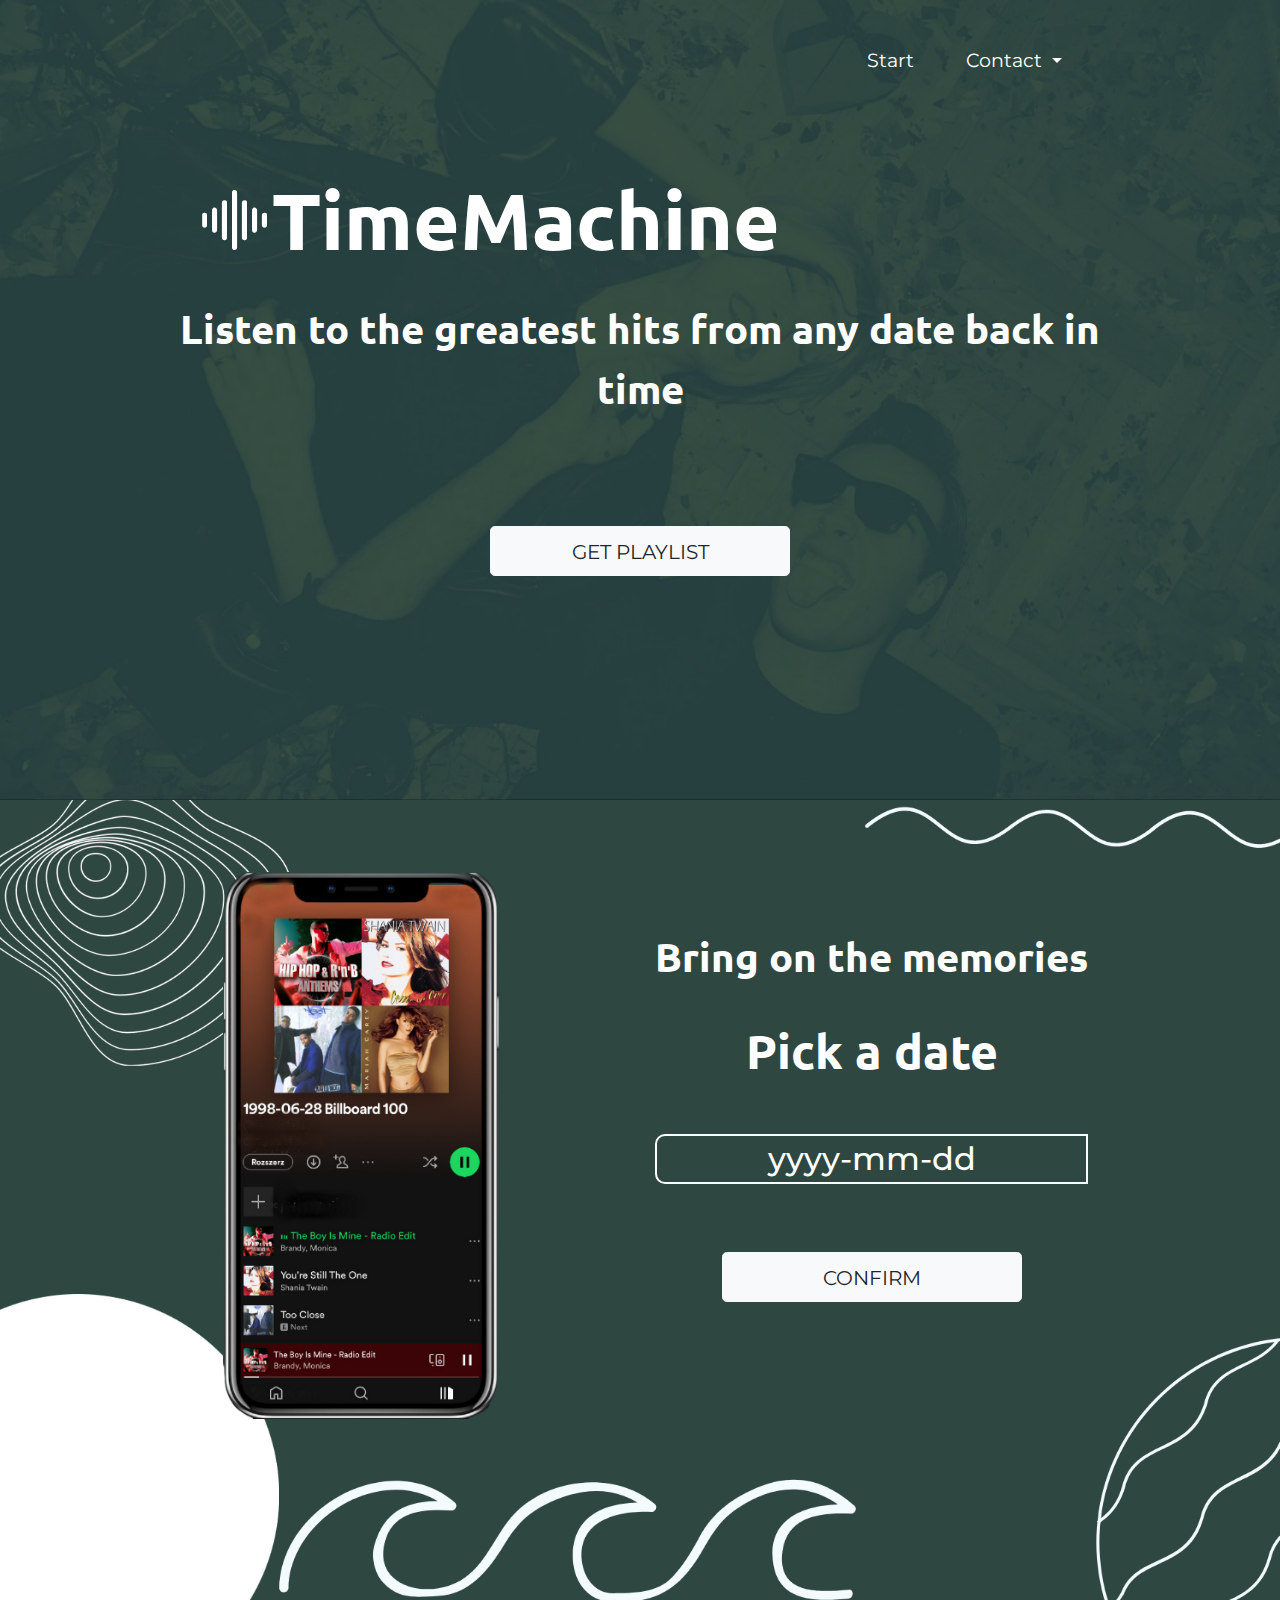
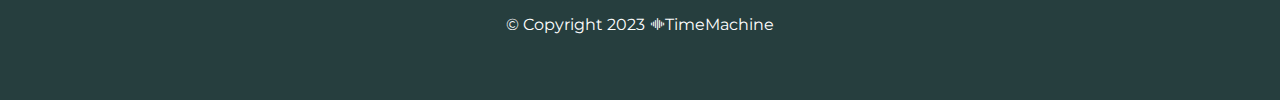
==== static/index.html @ 3cf8b9b3 "added spotify authentication" ====
<!DOCTYPE html>
<html>

<head>
  <meta charset="utf-8">
  <title>TimeMachine</title>
  <link rel="stylesheet" href="https://cdn.jsdelivr.net/npm/bootstrap@4.0.0/dist/css/bootstrap.min.css" integrity="sha384-Gn5384xqQ1aoWXA+058RXPxPg6fy4IWvTNh0E263XmFcJlSAwiGgFAW/dAiS6JXm" crossorigin="anonymous">
  <link rel="stylesheet" href="css/styles.css">
  <link rel="preconnect" href="https://fonts.googleapis.com">
  <link rel="preconnect" href="https://fonts.gstatic.com" crossorigin>
  <link href="https://fonts.googleapis.com/css2?family=Montserrat:wght@100;400;900&family=Ubuntu:wght@300&display=swap" rel="stylesheet">
  <link rel="preconnect" href="https://fonts.googleapis.com"><link rel="preconnect" href="https://fonts.gstatic.com" crossorigin><link href="https://fonts.googleapis.com/css2?family=Ubuntu:wght@300&display=swap" rel="stylesheet">
  <link rel="stylesheet" href="https://cdn.jsdelivr.net/npm/bootstrap-icons@1.8.0/font/bootstrap-icons.css">
  <meta name="viewport" content="width=device-width, initial-scale=1.0"> 
  
  
</head>

<body>

  <section id="title">
    <div class="container-fluid">

    <!-- Nav Bar -->
    <nav class="navbar navbar-expand-lg navbar-dark">
       <button class="navbar-toggler" type="button" data-toggle="collapse" data-target="#navbarSupportedContent" aria-controls="navbarSupportedContent" aria-expanded="false" aria-label="Toggle navigation">
      <span class="navbar-toggler-icon"></span>
    </button>
    <div class="collapse navbar-collapse" id="navbarSupportedContent">
      <ul class="navbar-nav ml-auto">
          <li class="nav-item">
              <a class="nav-link" id="beg" href="#date-pic">Start</a>
          </li>
          <li class="nav-item dropdown">
            <a class="nav-link dropdown-toggle" id="beg" href="#" id="navbarDropdownMenuLink" data-toggle="dropdown" aria-haspopup="true" aria-expanded="false">
              Contact
            </a>
            <div class="dropdown-menu" aria-labelledby="navbarDropdownMenuLink">
                <a class="linkedin-footer" href="https://www.linkedin.com/in/kinga-sledz-a1a286247/"><i style="color: white;" class="bi bi-linkedin t"></i>Kinga Sledz</a>
            </div>
          </li>
      </ul>
   </div>
  </nav>



    <!-- Title -->
    <div class="row">
      <div class="col-lg-6">
      <p class="navbar-brand" href="" id="name"><i class="bi bi-soundwave"></i>TimeMachine</p>
    </div>
      <h1 class="big-heading">Listen to the greatest hits from any date back in time</h1>
  <div class="col-lg-12">
  <a class="btn btn-light btn-lg first-button"  href="#date-pic" role="button">GET PLAYLIST</a>
</div>
  </section>

 



  <!-- Date Picker -->
  <section class="select-date" id="date-pic">
  <div class="row">
    <div class="col-lg-6">
      <img class="title-image" id ="1" src="images/phone.jpg" alt="iphone-mockup">
      <!-- <a class="navbar-brand brand" href=""><i class="bi bi-spotify"></i>TimeMachine</a> -->
    </div>
    <div class="col-lg-6">
      <form action="/login"> 
      <h1 class="date-picker-text memories">Bring on the memories</h1>
      <h1 class="section-2">Pick a date</h1>
      <div class="input-group date" id="date" data-date-format="yyyy-mm-dd">
        <input
          name="date"
          id="date-input"
          type="text"
          class="form-control"
          placeholder="yyyy-mm-dd"
        >
          <span class="input-group-addon">
            <i class="glyphicon glyphicon-th"></i>
        </span>
      </div>
      <h1 class="section-2"></h1>
      <button
        id="confirm-button"
        class="btn btn-light btn-lg first-button"
        type="submit">
          CONFIRM
      </button>
    </form>
    </div>
  </div>
  
</div>
</section>


  <!-- Footer -->
  <section id="foo">
  <footer id="footer">

    <div class="row">
        <div class="col-lg-12">
          <p class="footer-end">© Copyright 2023 <i class="bi bi-soundwave"></i>TimeMachine</p>
        </div>
      </div>

  </footer>

</section>

  <script src="https://code.jquery.com/jquery-3.2.1.slim.min.js" integrity="sha384-KJ3o2DKtIkvYIK3UENzmM7KCkRr/rE9/Qpg6aAZGJwFDMVNA/GpGFF93hXpG5KkN" crossorigin="anonymous"></script>
  <script src="https://cdn.jsdelivr.net/npm/popper.js@1.12.9/dist/umd/popper.min.js" integrity="sha384-ApNbgh9B+Y1QKtv3Rn7W3mgPxhU9K/ScQsAP7hUibX39j7fakFPskvXusvfa0b4Q" crossorigin="anonymous"></script>
  <script src="https://cdn.jsdelivr.net/npm/bootstrap@4.0.0/dist/js/bootstrap.min.js" integrity="sha384-JZR6Spejh4U02d8jOt6vLEHfe/JQGiRRSQQxSfFWpi1MquVdAyjUar5+76PVCmYl" crossorigin="anonymous"></script>
  <script src="scripts/bootstrap-datepicker.js"></script>
  <script src="scripts/main.js"></script>


</body>

</html>
---- static/css/styles.css ----
#name {
  font-size: 5rem;
  text-align: left;
  color: white;
  padding-bottom: 2px;
}


@media (max-width: 800px) {
  #name {
    font-size: 3rem;
  }

}



body {
  font-family: "Montserrat";
  text-align: center;
}

h2, h3 {

  font-size: 3rem;

  line-height: 1.5;

  font-weight: 600;
}



.big-heading {

  font-family: "Ubuntu";

  font-size: 2.5rem;

  line-height: 1.5;

  font-weight: 900;

  color: white;

  text-align: center;

  padding-bottom: 100px;

}

.container-fluid {
  padding: 3% 15% 15%;
  background-image: url(../images/picture.jpg);
  height: 100%;
  background-repeat: no-repeat;
  background-size: cover;
  height: 800px;
}

/* #top#leftright#bottom */
.navbar {
  padding: 0 0 4.5rem;
}



.navbar-brand {
  font-family: "Ubuntu";
  font-size: 2.5rem;
  font-weight: bold

}

.nav-item {
  padding: 0 18px;
  color: #fff;

}

#beg {
  color: #fff;
}

.nav-link {
  font-size:1.2rem;
  color: white;
}


.select-date {
  padding: 2% 15% 2%;
  background-image: url(../images/picture2.jpg);
  background-size: cover;

  height: 100%;
  background-repeat: no-repeat;
  background-size: cover;
  height: 800px;



}



.section-2 {

  padding-top: 20px;

  font-family: "Ubuntu";
  font-weight: 800;

  color: white;
  font-size: 3rem;

  line-height: 1.5;


  color: white;

  padding-bottom: 40px;

}




.box {
  padding: 1%;
}


#authentication {
  padding: 2% 15% 3%;
  color: #fff;

  height: 500px;
  background-repeat: no-repeat;
  background-size: cover;
  background-position: bottom;

}


.first-button {
  width: 300px;
}


.carousel-item {
  padding-left: 30px;

}


@media (max-width: 1028px) {


  #title {
    text-align: center;
  }

  .new {
    text-align: left;
  }

}


#footer {
  padding: 1% 15% 3%;
  color: black;
  height: 100px;
  background-color: transparent;
}

.footer-end {
  padding: 0px 10px 10px;
  color: white;

}

.footer-end:hover {
  color: gray;
}

.btn {
  padding-top: 10px;
}



.form-control {
  background-color: transparent;
  border-radius: 10px;
  border: 2px solid white;
  font-weight: 500;
  color: white;
  width: 250px;
  height: 50px;
  text-align: center;
  font-size: 2rem;
  font-family:"Montserrat";


}

.brand {
  color: #319b8a;
}

.brand:hover {
  color: white;
}


.date-picker-text {
  font-size: 5rem;

  line-height: 1.5;

  font-weight: 900;

  color: white;

  text-align: center;
}


.memories {
  font-family: "Ubuntu";

  font-size: 2.5rem;

  line-height: 1.5;

  font-weight: 1000;

  color: white;

  text-align: center;

  padding-top: 100px;
}

.arrow {
  padding-top: 30px;
  width: 60%;


}

.btn-success{
  background-color: #319b8a!important;
}



.linkedin-footer {
  color: white;
  background-color: black;
}

.linkedin-footer i {
  margin-right: .5em;
}

.linkedin-footer:hover {
  color: white;
}

.title-image {
  padding-top: 10%;
  width: 60%;
  position: absolute;
  right: 30%;

}

#foo {
  background-color: #263e3e;
}

.section-3 {
  padding-top: 3px;

  font-family: "Ubuntu";
  font-weight: 800;

  color: white;
  font-size: 3rem;

  line-height: 1.5;


  color: white;

  padding-bottom: 40px;
}

.dropdown-menu {
  background-color: transparent;
}

.table-condensed {
  color: white;
  background-color: #28413e;
  font-family: "Ubuntu";


}

table {
  width: 300px;
  height: 300px;
  text-align: center;
  font-family: "Ubuntu";

}

.month {
  display: block;
  width: 23%;
  height: 54px;
  line-height: 54px;
  float: left;
  margin: 1%;
  cursor: pointer;
  border-radius: 4px;
}




.form-control::placeholder {
  color: white;
  opacity: 1;
}


.year  {
  display: block;
  width: 23%;
  height: 54px;
  line-height: 54px;
  float: left;
  margin: 1%;
  cursor: pointer;
  border-radius: 4px;
}


.century {
  display: block;
  width: 23%;
  height: 54px;
  line-height: 54px;
  float: left;
  margin: 1%;
  cursor: pointer;
  border-radius: 4px;
}
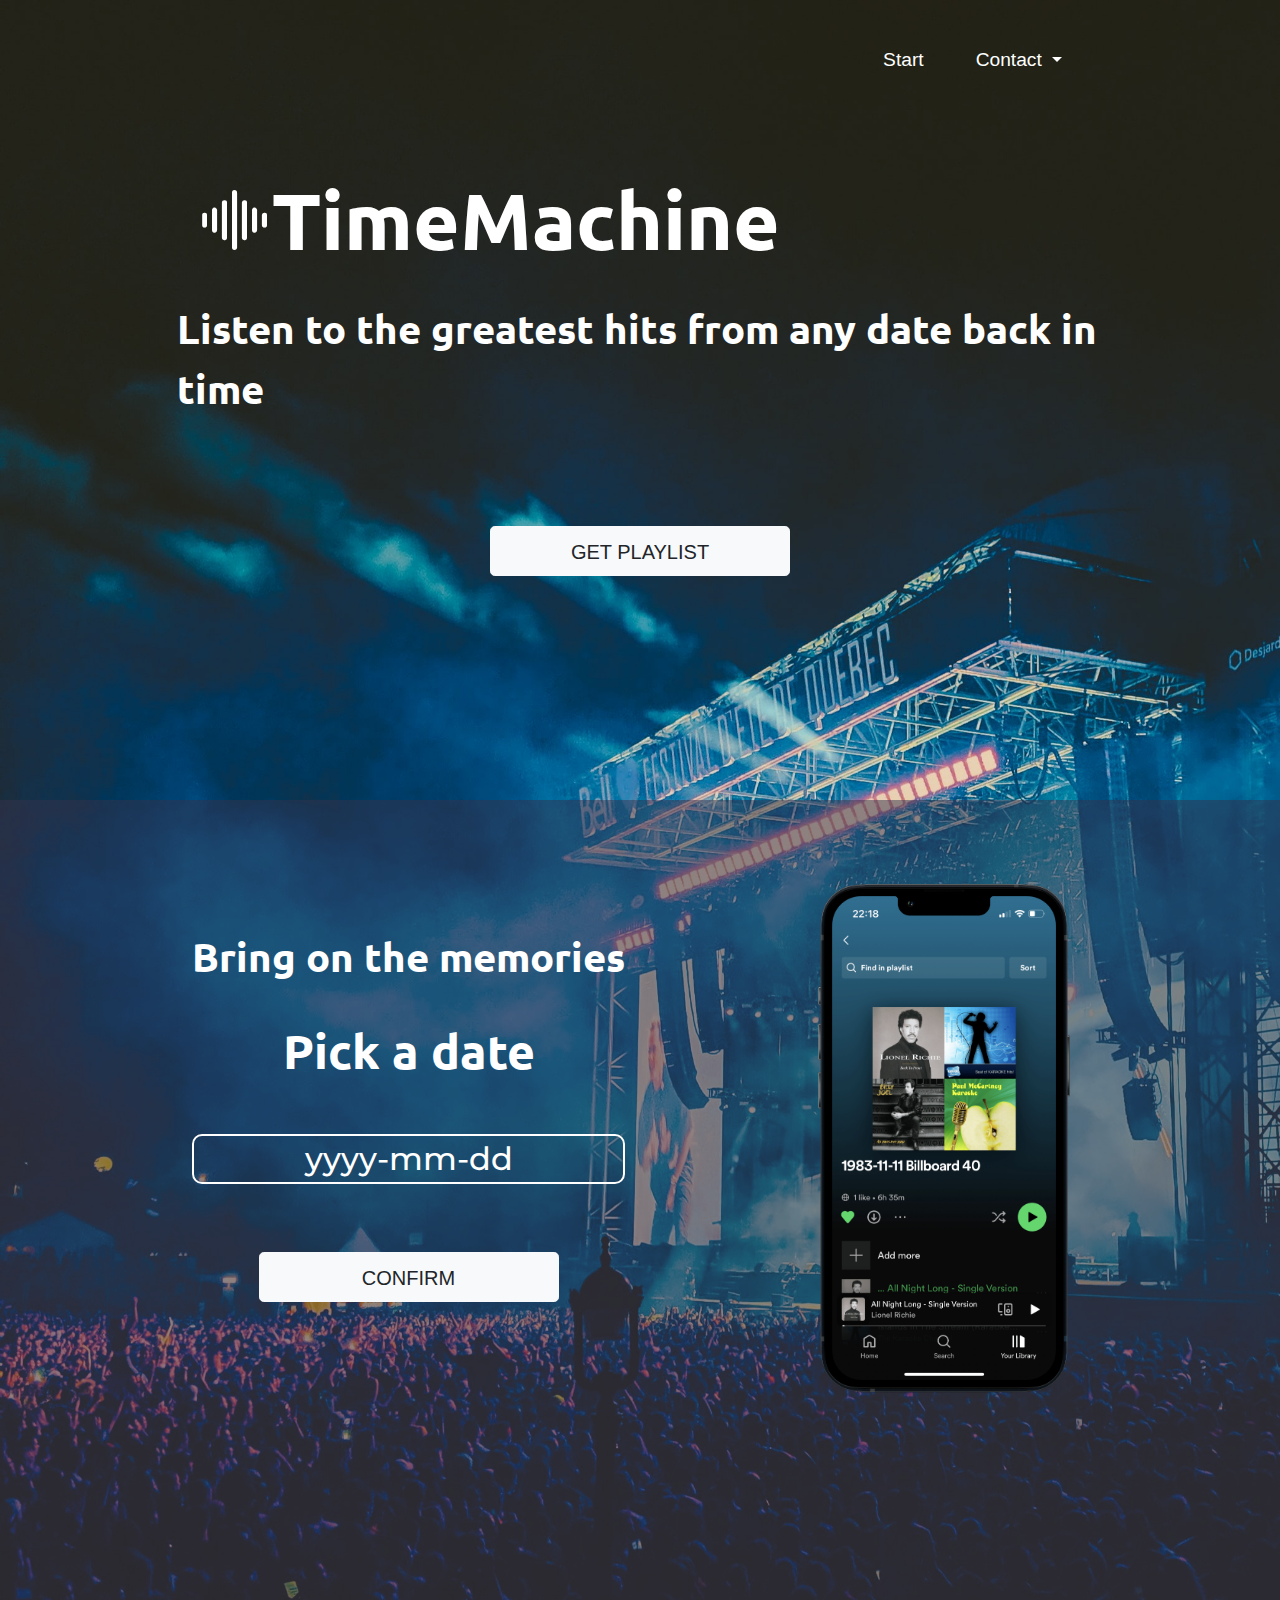
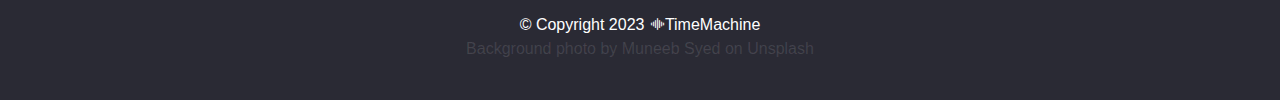
==== commit e4db86e0: "responsive design corrected" ====
--- a/static/index.html
+++ b/static/index.html
@@ -19,6 +19,7 @@
 <body>
 
   <section id="title">
+    <div id = "background">
     <div class="container-fluid">
 
     <!-- Nav Bar -->
@@ -64,16 +65,14 @@
   <section class="select-date" id="date-pic">
   <div class="row">
     <div class="col-lg-6">
-      <img class="title-image" id ="1" src="images/phone.jpg" alt="iphone-mockup">
-      <!-- <a class="navbar-brand brand" href=""><i class="bi bi-spotify"></i>TimeMachine</a> -->
-    </div>
-    <div class="col-lg-6">
       <form action="/login"> 
       <h1 class="date-picker-text memories">Bring on the memories</h1>
       <h1 class="section-2">Pick a date</h1>
       <div class="input-group date" id="date" data-date-format="yyyy-mm-dd">
         <input
+          required="true"
           name="date"
+          autocomplete="off"
           id="date-input"
           type="text"
           class="form-control"
@@ -92,8 +91,13 @@
       </button>
     </form>
     </div>
+    <div class="col-lg-6">
+      <img class="title-image" id ="1" src="images/phone.jpg" alt="iphone-mockup">
+    </div>
   </div>
   
+</div>
+</div>
 </div>
 </section>
 
@@ -104,10 +108,14 @@
 
     <div class="row">
         <div class="col-lg-12">
-          <p class="footer-end">© Copyright 2023 <i class="bi bi-soundwave"></i>TimeMachine</p>
+          <span class="footer-end">© Copyright 2023 <i class="bi bi-soundwave"></i>TimeMachine</span>
         </div>
       </div>
-
+      <div class="row">
+        <div class="col-lg-12">
+          <span class="footer-end background">Background photo by Muneeb Syed on Unsplash</span>
+        </div>
+      </div>
   </footer>
 
 </section>
--- a/static/css/styles.css
+++ b/static/css/styles.css
@@ -1,3 +1,9 @@
+/* html, body, .container-fluid {
+      height: 100%
+} */
+
+
+
 #name {
   font-size: 5rem;
   text-align: left;
@@ -6,76 +12,47 @@
 }
 
 
-@media (max-width: 800px) {
-  #name {
-    font-size: 3rem;
-  }
-
-}
-
-
-
 body {
-  font-family: "Montserrat";
-  text-align: center;
-}
-
-h2, h3 {
-
-  font-size: 3rem;
-
-  line-height: 1.5;
-
-  font-weight: 600;
-}
-
+  text-align: center;
+  background-image: url(../images/picture.jpg);
+  background-repeat: no-repeat;
+  background-size: cover;
+  height: 100%
+}
 
 
 .big-heading {
 
   font-family: "Ubuntu";
-
   font-size: 2.5rem;
-
-  line-height: 1.5;
-
+  line-height: 1.5;
   font-weight: 900;
-
-  color: white;
-
-  text-align: center;
-
+  color: white;
+  text-align: left;
   padding-bottom: 100px;
 
 }
+
 
 .container-fluid {
   padding: 3% 15% 15%;
-  background-image: url(../images/picture.jpg);
-  height: 100%;
-  background-repeat: no-repeat;
-  background-size: cover;
   height: 800px;
 }
 
-/* #top#leftright#bottom */
+
 .navbar {
   padding: 0 0 4.5rem;
 }
 
-
-
 .navbar-brand {
   font-family: "Ubuntu";
   font-size: 2.5rem;
   font-weight: bold
-
 }
 
 .nav-item {
   padding: 0 18px;
   color: #fff;
-
 }
 
 #beg {
@@ -87,58 +64,35 @@
   color: white;
 }
 
-
 .select-date {
   padding: 2% 15% 2%;
-  background-image: url(../images/picture2.jpg);
-  background-size: cover;
-
-  height: 100%;
-  background-repeat: no-repeat;
-  background-size: cover;
+  background: rgba(52, 50, 75, 0.5);
   height: 800px;
-
-
-
 }
 
 
 
 .section-2 {
-
   padding-top: 20px;
-
   font-family: "Ubuntu";
   font-weight: 800;
-
   color: white;
   font-size: 3rem;
-
-  line-height: 1.5;
-
-
-  color: white;
-
+  line-height: 1.5;
+  color: white;
   padding-bottom: 40px;
 
 }
-
-
 
 
 .box {
   padding: 1%;
 }
-
 
 #authentication {
   padding: 2% 15% 3%;
   color: #fff;
-
   height: 500px;
-  background-repeat: no-repeat;
-  background-size: cover;
-  background-position: bottom;
 
 }
 
@@ -147,38 +101,37 @@
   width: 300px;
 }
 
-
-.carousel-item {
-  padding-left: 30px;
-
-}
-
-
-@media (max-width: 1028px) {
-
-
-  #title {
-    text-align: center;
-  }
-
-  .new {
-    text-align: left;
-  }
-
-}
-
+.auth-button {
+  /* font-size: 2rem; */
+  color: white;
+  background-color: #3983a8;
+  padding-left: 6px;
+  padding-right: 6px;
+}
+
+.auth-button:hover {
+  color: white;
+}
+
+@media (max-width: 598px) {
+  .auth-button {
+    /* font-size: 2rem; */
+    white-space: normal;
+    word-wrap: break-word;
+    color: white;
+    background-color: #3983a8;
+  }
+  }
 
 #footer {
   padding: 1% 15% 3%;
-  color: black;
+  background-color: #2a2a34;
   height: 100px;
-  background-color: transparent;
 }
 
 .footer-end {
   padding: 0px 10px 10px;
   color: white;
-
 }
 
 .footer-end:hover {
@@ -187,13 +140,15 @@
 
 .btn {
   padding-top: 10px;
+  margin-bottom: 30px;
 }
 
 
 
 .form-control {
   background-color: transparent;
-  border-radius: 10px;
+  border-top-right-radius: 10px;
+  border-bottom-right-radius: 10px;
   border: 2px solid white;
   font-weight: 500;
   color: white;
@@ -202,13 +157,8 @@
   text-align: center;
   font-size: 2rem;
   font-family:"Montserrat";
-
-
-}
-
-.brand {
-  color: #319b8a;
-}
+}
+
 
 .brand:hover {
   color: white;
@@ -217,50 +167,56 @@
 
 .date-picker-text {
   font-size: 5rem;
-
-  line-height: 1.5;
-
+  line-height: 1.5;
   font-weight: 900;
-
-  color: white;
-
+  color: white;
   text-align: center;
 }
 
 
 .memories {
   font-family: "Ubuntu";
-
   font-size: 2.5rem;
-
-  line-height: 1.5;
-
+  line-height: 1.5;
   font-weight: 1000;
-
-  color: white;
-
-  text-align: center;
-
-  padding-top: 100px;
-}
-
-.arrow {
-  padding-top: 30px;
-  width: 60%;
-
-
-}
-
-.btn-success{
-  background-color: #319b8a!important;
-}
-
-
+  color: white;
+  text-align: center;
+  margin-top: 100px;
+}
+
+.throwback {
+  font-family: "Ubuntu";
+  font-size: 2.5rem;
+  line-height: 1.5;
+  font-weight: 1000;
+  color: white;
+  text-align: center;
+}
+
+@media (max-width: 700px) {
+.throwback {
+  font-size: 2rem;
+}
+}
+
+
+@media (max-width: 440px) {
+  .throwback {
+    font-size: 1.5rem;
+  }
+  }
 
 .linkedin-footer {
   color: white;
-  background-color: black;
-}
+  background-color: transparent;
+}
+
+.dropdown-menu {
+  text-align: center;
+  border: solid;
+  border-color: white;
+}
+
 
 .linkedin-footer i {
   margin-right: .5em;
@@ -271,10 +227,11 @@
 }
 
 .title-image {
-  padding-top: 10%;
-  width: 60%;
+  padding-top: 2em;
+  width: 300px;
   position: absolute;
-  right: 30%;
+  right: 2%;
+  /* max-width: ; */
 
 }
 
@@ -284,39 +241,30 @@
 
 .section-3 {
   padding-top: 3px;
-
   font-family: "Ubuntu";
   font-weight: 800;
-
   color: white;
   font-size: 3rem;
-
-  line-height: 1.5;
-
-
-  color: white;
-
+  line-height: 1.5;
+  color: white;
   padding-bottom: 40px;
 }
+
+
 
 .dropdown-menu {
   background-color: transparent;
-}
-
-.table-condensed {
-  color: white;
-  background-color: #28413e;
-  font-family: "Ubuntu";
-
-
-}
+  padding: 0 0 0;
+  margin: 0 0 0;
+}
+
+
 
 table {
   width: 300px;
   height: 300px;
   text-align: center;
   font-family: "Ubuntu";
-
 }
 
 .month {
@@ -332,12 +280,39 @@
 
 
 
-
 .form-control::placeholder {
   color: white;
   opacity: 1;
 }
 
+
+
+
+
+.input-group>.form-control:not(:last-child) {
+   border-top-right-radius: 10px;
+  border-bottom-right-radius: 10px;
+  border-top-left-radius: 10px;
+  border-bottom-left-radius: 10px;
+
+}
+
+.form-control {
+  cursor: default;
+ 
+}
+
+.dow {
+  cursor: default;
+}
+
+.datepicker-switch {
+  cursor: default;
+}
+
+.day {
+  cursor: default;
+}
 
 .year  {
   display: block;
@@ -346,7 +321,7 @@
   line-height: 54px;
   float: left;
   margin: 1%;
-  cursor: pointer;
+  cursor: default;
   border-radius: 4px;
 }
 
@@ -358,6 +333,140 @@
   line-height: 54px;
   float: left;
   margin: 1%;
-  cursor: pointer;
+  cursor: default;
   border-radius: 4px;
 }
+
+.decade {
+  display: block;
+  width: 23%;
+  height: 54px;
+  line-height: 54px;
+  float: left;
+  margin: 1%;
+  cursor: default;
+  border-radius: 4px;
+}
+
+.table-condensed {
+  border: solid;
+  border-color: white;
+  border-radius: 5px;
+  color: white;
+  background-color: #1c496b;
+  font-family: "Ubuntu";
+}
+
+
+#ok {
+  margin-top: 30px;
+  width: 200px;
+}
+
+
+@media (max-width: 800px) {
+  #name {
+    font-size: 2.5rem;
+  }
+
+}
+
+
+@media (max-width: 804px) {
+  .first-button {
+    width: 200px;
+  }
+}
+
+/* @media (max-width: 804px) {
+    .date-picker-text {
+      font-size: 1.5rem;
+      text-align: justify;
+    }
+} */
+  
+/*
+X-Small 	None 	<576px
+Small 	sm 	≥576px
+Medium 	md 	≥768px
+Large 	lg 	≥992px
+Extra large 	xl 	≥1200px
+Extra extra large 	xxl 	≥1400px
+*/
+@media (max-width: 576px) {
+  .footer-end {
+    padding: 0px 1px 10px;
+  }
+  
+}
+
+
+
+@media (max-width: 992px) {
+    .title-image {
+      display: none;
+    }
+    
+}
+    
+
+    
+@media (max-width: 804px) {
+      .big-heading {
+        text-align: center;
+        left: 50%
+      }
+}
+    
+@media (max-width: 1028px) {
+    
+    
+      #title {
+        text-align: center;
+      }
+    
+      .new {
+        text-align: left;
+      }
+    
+}
+  
+/* @media (max-width: 804px) {
+  .section-3  {
+    font-size: 2rem;
+  }
+} */
+
+
+@media (max-width: 804px) {
+#authentication {
+  padding: none;
+}
+}
+
+
+@media (max-width: 804px) {
+#title {
+  padding: none;
+}
+}
+
+
+
+
+
+
+/* @media (max-width: 804px) {
+  .btn {
+    position: absolute;
+    margin-top: 30px;
+    margin-bottom: 50px;
+    left: 50%;
+    transform: translate(-50%, -50%);
+  }
+} */
+
+
+.background {
+  color: rgba(255, 255, 255, 0.126);
+}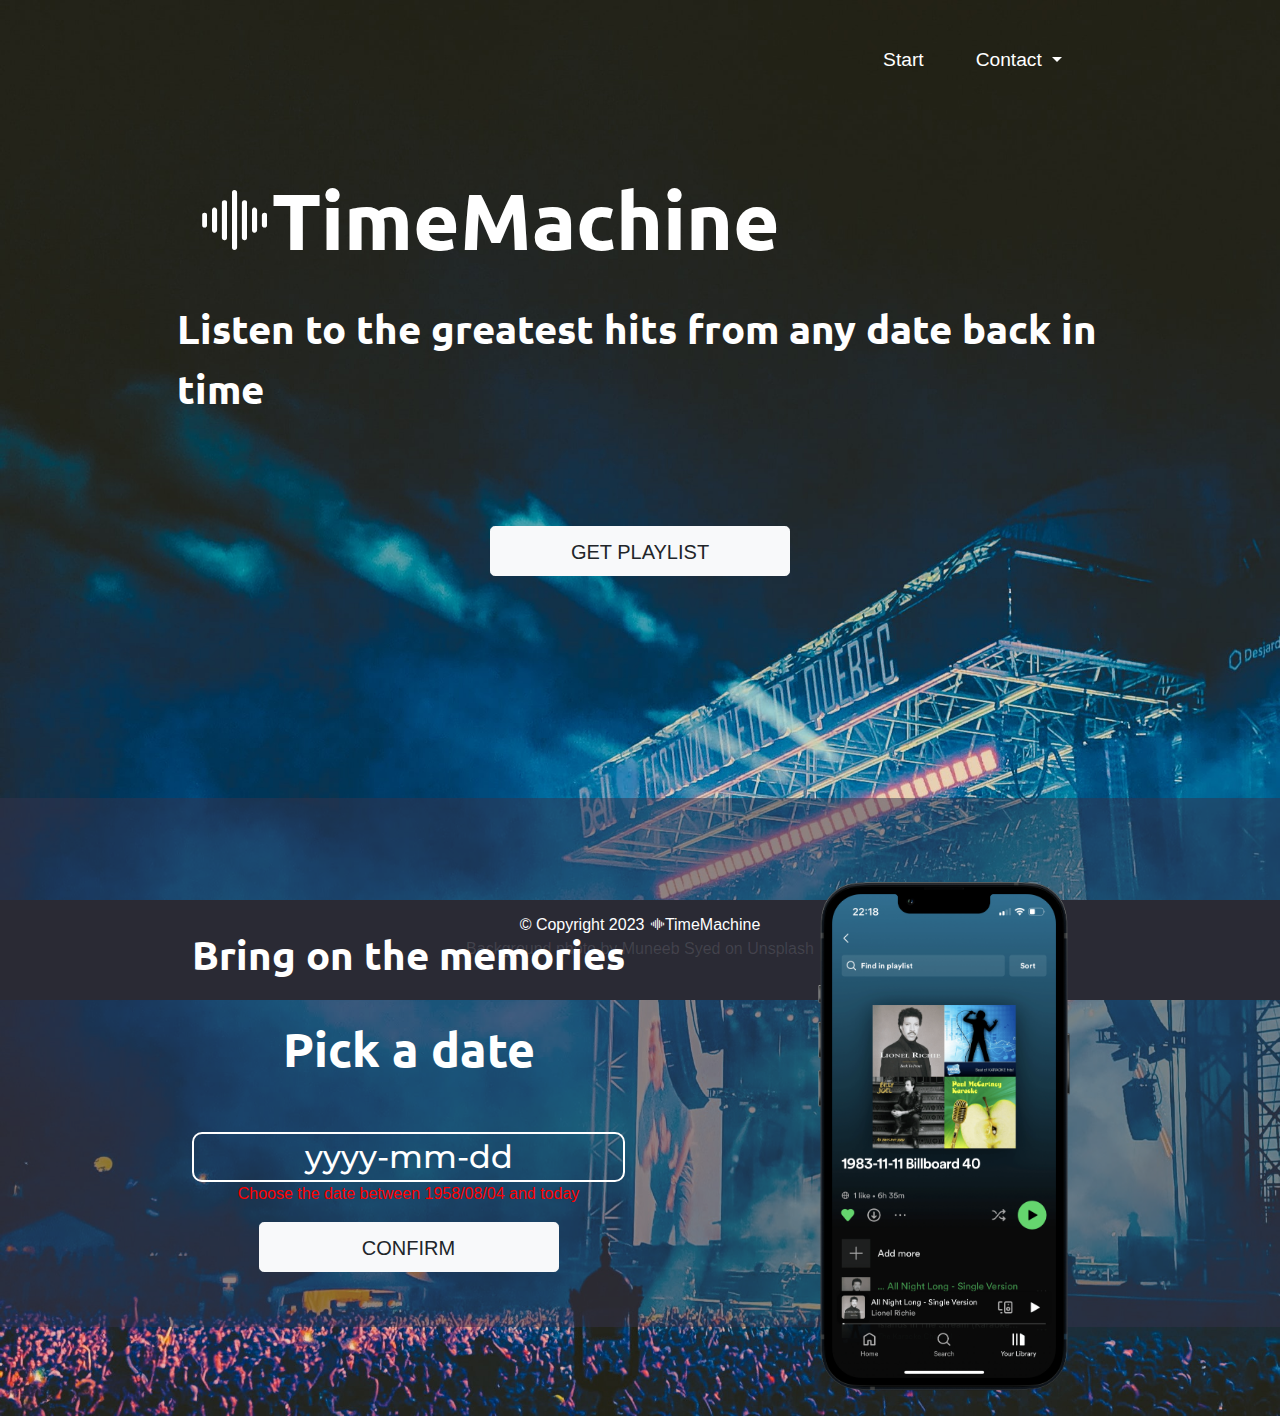
==== commit c3944ce9: "" ====
--- a/static/index.html
+++ b/static/index.html
@@ -17,114 +17,114 @@
 </head>
 
 <body>
-
+  <div class="wrapper">
   <section id="title">
     <div id = "background">
-    <div class="container-fluid">
-
-    <!-- Nav Bar -->
-    <nav class="navbar navbar-expand-lg navbar-dark">
-       <button class="navbar-toggler" type="button" data-toggle="collapse" data-target="#navbarSupportedContent" aria-controls="navbarSupportedContent" aria-expanded="false" aria-label="Toggle navigation">
-      <span class="navbar-toggler-icon"></span>
-    </button>
-    <div class="collapse navbar-collapse" id="navbarSupportedContent">
-      <ul class="navbar-nav ml-auto">
-          <li class="nav-item">
-              <a class="nav-link" id="beg" href="#date-pic">Start</a>
-          </li>
-          <li class="nav-item dropdown">
-            <a class="nav-link dropdown-toggle" id="beg" href="#" id="navbarDropdownMenuLink" data-toggle="dropdown" aria-haspopup="true" aria-expanded="false">
-              Contact
-            </a>
-            <div class="dropdown-menu" aria-labelledby="navbarDropdownMenuLink">
-                <a class="linkedin-footer" href="https://www.linkedin.com/in/kinga-sledz-a1a286247/"><i style="color: white;" class="bi bi-linkedin t"></i>Kinga Sledz</a>
-            </div>
-          </li>
-      </ul>
-   </div>
-  </nav>
-
-
-
-    <!-- Title -->
-    <div class="row">
-      <div class="col-lg-6">
-      <p class="navbar-brand" href="" id="name"><i class="bi bi-soundwave"></i>TimeMachine</p>
-    </div>
-      <h1 class="big-heading">Listen to the greatest hits from any date back in time</h1>
-  <div class="col-lg-12">
-  <a class="btn btn-light btn-lg first-button"  href="#date-pic" role="button">GET PLAYLIST</a>
-</div>
-  </section>
-
- 
-
-
-
-  <!-- Date Picker -->
-  <section class="select-date" id="date-pic">
-  <div class="row">
-    <div class="col-lg-6">
-      <form action="/login"> 
-      <h1 class="date-picker-text memories">Bring on the memories</h1>
-      <h1 class="section-2">Pick a date</h1>
-      <div class="input-group date" id="date" data-date-format="yyyy-mm-dd">
-        <input
-          required="true"
-          name="date"
-          autocomplete="off"
-          id="date-input"
-          type="text"
-          class="form-control"
-          placeholder="yyyy-mm-dd"
-        >
-          <span class="input-group-addon">
-            <i class="glyphicon glyphicon-th"></i>
-        </span>
+      <div class="container-fluid">
+        
+        <!-- Nav Bar -->
+        <nav class="navbar navbar-expand-lg navbar-dark">
+          <button class="navbar-toggler" type="button" data-toggle="collapse" data-target="#navbarSupportedContent" aria-controls="navbarSupportedContent" aria-expanded="false" aria-label="Toggle navigation">
+            <span class="navbar-toggler-icon"></span>
+          </button>
+          <div class="collapse navbar-collapse" id="navbarSupportedContent">
+            <ul class="navbar-nav ml-auto">
+              <li class="nav-item">
+                <a class="nav-link" id="beg" href="#date-pic">Start</a>
+              </li>
+              <li class="nav-item dropdown">
+                <a class="nav-link dropdown-toggle" id="beg" href="#" id="navbarDropdownMenuLink" data-toggle="dropdown" aria-haspopup="true" aria-expanded="false">
+                  Contact
+                </a>
+                <div class="dropdown-menu" aria-labelledby="navbarDropdownMenuLink">
+                  <a class="linkedin-footer" href="https://www.linkedin.com/in/kinga-sledz-a1a286247/"><i style="color: white;" class="bi bi-linkedin t"></i>Kinga Sledz</a>
+                </div>
+              </li>
+            </ul>
+          </div>
+        </nav>
+        
+        
+        
+        <!-- Title -->
+        <div class="row">
+          <div class="col-lg-6">
+            <p class="navbar-brand" href="" id="name"><i class="bi bi-soundwave"></i>TimeMachine</p>
+          </div>
+          <h1 class="big-heading">Listen to the greatest hits from any date back in time</h1>
+          <div class="col-lg-12">
+            <a class="btn btn-light btn-lg first-button"  href="#date-pic" role="button">GET PLAYLIST</a>
+          </div>
+        </section>
+        
+        
+        
+        
+        
+        <!-- Date Picker -->
+        <section class="select-date" id="date-pic">
+          <div class="row">
+            <div class="col-lg-6">
+              <form action="/login"> 
+                <h1 class="date-picker-text memories">Bring on the memories</h1>
+                <h1 class="section-2">Pick a date</h1>
+                <div class="input-group date" id="date" data-date-format="yyyy-mm-dd">
+                  <input
+                  required="true"
+                  name="date"
+                  autocomplete="off"
+                  id="date-input"
+                  type="text"
+                  class="form-control"
+                  placeholder="yyyy-mm-dd"
+                  >
+                  <span class="input-group-addon">
+                    <i class="glyphicon glyphicon-th"></i>
+                  </span>
+                </div>
+                <p class="wrong-date">Choose the date between 1958/08/04 and today</p>
+                <button
+                id="confirm-button"
+                class="btn btn-light btn-lg first-button"
+                type="submit">
+                CONFIRM
+              </button>
+            </form>
+          </div>
+          <div class="col-lg-6">
+            <img class="title-image" id ="1" src="images/phone.jpg" alt="iphone-mockup">
+          </div>
+        </div>
+        
       </div>
-      <h1 class="section-2"></h1>
-      <button
-        id="confirm-button"
-        class="btn btn-light btn-lg first-button"
-        type="submit">
-          CONFIRM
-      </button>
-    </form>
-    </div>
-    <div class="col-lg-6">
-      <img class="title-image" id ="1" src="images/phone.jpg" alt="iphone-mockup">
     </div>
   </div>
-  
-</div>
-</div>
-</div>
 </section>
 
 
-  <!-- Footer -->
-  <section id="foo">
+<!-- Footer -->
+<section id="foo">
   <footer id="footer">
-
+    
     <div class="row">
-        <div class="col-lg-12">
-          <span class="footer-end">© Copyright 2023 <i class="bi bi-soundwave"></i>TimeMachine</span>
-        </div>
+      <div class="col-lg-12">
+        <span class="footer-end">© Copyright 2023 <i class="bi bi-soundwave"></i>TimeMachine</span>
       </div>
-      <div class="row">
-        <div class="col-lg-12">
-          <span class="footer-end background">Background photo by Muneeb Syed on Unsplash</span>
-        </div>
+    </div>
+    <div class="row">
+      <div class="col-lg-12">
+        <span class="footer-end background">Background photo by Muneeb Syed on Unsplash</span>
       </div>
+    </div>
   </footer>
-
+  
 </section>
-
-  <script src="https://code.jquery.com/jquery-3.2.1.slim.min.js" integrity="sha384-KJ3o2DKtIkvYIK3UENzmM7KCkRr/rE9/Qpg6aAZGJwFDMVNA/GpGFF93hXpG5KkN" crossorigin="anonymous"></script>
-  <script src="https://cdn.jsdelivr.net/npm/popper.js@1.12.9/dist/umd/popper.min.js" integrity="sha384-ApNbgh9B+Y1QKtv3Rn7W3mgPxhU9K/ScQsAP7hUibX39j7fakFPskvXusvfa0b4Q" crossorigin="anonymous"></script>
-  <script src="https://cdn.jsdelivr.net/npm/bootstrap@4.0.0/dist/js/bootstrap.min.js" integrity="sha384-JZR6Spejh4U02d8jOt6vLEHfe/JQGiRRSQQxSfFWpi1MquVdAyjUar5+76PVCmYl" crossorigin="anonymous"></script>
-  <script src="scripts/bootstrap-datepicker.js"></script>
-  <script src="scripts/main.js"></script>
+</div>
+<script src="https://code.jquery.com/jquery-3.2.1.slim.min.js" integrity="sha384-KJ3o2DKtIkvYIK3UENzmM7KCkRr/rE9/Qpg6aAZGJwFDMVNA/GpGFF93hXpG5KkN" crossorigin="anonymous"></script>
+<script src="https://cdn.jsdelivr.net/npm/popper.js@1.12.9/dist/umd/popper.min.js" integrity="sha384-ApNbgh9B+Y1QKtv3Rn7W3mgPxhU9K/ScQsAP7hUibX39j7fakFPskvXusvfa0b4Q" crossorigin="anonymous"></script>
+<script src="https://cdn.jsdelivr.net/npm/bootstrap@4.0.0/dist/js/bootstrap.min.js" integrity="sha384-JZR6Spejh4U02d8jOt6vLEHfe/JQGiRRSQQxSfFWpi1MquVdAyjUar5+76PVCmYl" crossorigin="anonymous"></script>
+<script src="scripts/bootstrap-datepicker.js"></script>
+<script src="scripts/main.js"></script>
 
 
 </body>
--- a/static/css/styles.css
+++ b/static/css/styles.css
@@ -1,7 +1,6 @@
-/* html, body, .container-fluid {
-      height: 100%
-} */
-
+html, body, .wrapper {
+  height: 100%
+}
 
 
 #name {
@@ -22,7 +21,7 @@
 
 
 .big-heading {
-
+  
   font-family: "Ubuntu";
   font-size: 2.5rem;
   line-height: 1.5;
@@ -30,13 +29,13 @@
   color: white;
   text-align: left;
   padding-bottom: 100px;
-
+  
 }
 
 
 .container-fluid {
   padding: 3% 15% 15%;
-  height: 800px;
+  /* height: 800px; */
 }
 
 
@@ -67,7 +66,7 @@
 .select-date {
   padding: 2% 15% 2%;
   background: rgba(52, 50, 75, 0.5);
-  height: 800px;
+  /* height: 800px; */
 }
 
 
@@ -81,7 +80,7 @@
   line-height: 1.5;
   color: white;
   padding-bottom: 40px;
-
+  
 }
 
 
@@ -93,7 +92,7 @@
   padding: 2% 15% 3%;
   color: #fff;
   height: 500px;
-
+  
 }
 
 
@@ -121,7 +120,7 @@
     color: white;
     background-color: #3983a8;
   }
-  }
+}
 
 #footer {
   padding: 1% 15% 3%;
@@ -194,9 +193,9 @@
 }
 
 @media (max-width: 700px) {
-.throwback {
-  font-size: 2rem;
-}
+  .throwback {
+    font-size: 2rem;
+  }
 }
 
 
@@ -204,7 +203,7 @@
   .throwback {
     font-size: 1.5rem;
   }
-  }
+}
 
 .linkedin-footer {
   color: white;
@@ -232,7 +231,7 @@
   position: absolute;
   right: 2%;
   /* max-width: ; */
-
+  
 }
 
 #foo {
@@ -290,16 +289,16 @@
 
 
 .input-group>.form-control:not(:last-child) {
-   border-top-right-radius: 10px;
+  border-top-right-radius: 10px;
   border-bottom-right-radius: 10px;
   border-top-left-radius: 10px;
   border-bottom-left-radius: 10px;
-
+  
 }
 
 .form-control {
   cursor: default;
- 
+  
 }
 
 .dow {
@@ -368,7 +367,7 @@
   #name {
     font-size: 2.5rem;
   }
-
+  
 }
 
 
@@ -379,12 +378,12 @@
 }
 
 /* @media (max-width: 804px) {
-    .date-picker-text {
-      font-size: 1.5rem;
-      text-align: justify;
-    }
+  .date-picker-text {
+    font-size: 1.5rem;
+    text-align: justify;
+  }
 } */
-  
+
 /*
 X-Small 	None 	<576px
 Small 	sm 	≥576px
@@ -403,34 +402,34 @@
 
 
 @media (max-width: 992px) {
-    .title-image {
-      display: none;
-    }
-    
-}
-    
-
-    
+  .title-image {
+    display: none;
+  }
+  
+}
+
+
+
 @media (max-width: 804px) {
-      .big-heading {
-        text-align: center;
-        left: 50%
-      }
-}
-    
+  .big-heading {
+    text-align: center;
+    left: 50%
+  }
+}
+
 @media (max-width: 1028px) {
-    
-    
-      #title {
-        text-align: center;
-      }
-    
-      .new {
-        text-align: left;
-      }
-    
-}
-  
+  
+  
+  #title {
+    text-align: center;
+  }
+  
+  .new {
+    text-align: left;
+  }
+  
+}
+
 /* @media (max-width: 804px) {
   .section-3  {
     font-size: 2rem;
@@ -439,16 +438,16 @@
 
 
 @media (max-width: 804px) {
-#authentication {
-  padding: none;
-}
+  #authentication {
+    padding: none;
+  }
 }
 
 
 @media (max-width: 804px) {
-#title {
-  padding: none;
-}
+  #title {
+    padding: none;
+  }
 }
 
 
@@ -469,4 +468,8 @@
 
 .background {
   color: rgba(255, 255, 255, 0.126);
+}
+
+.wrong-date {
+  color: red;
 }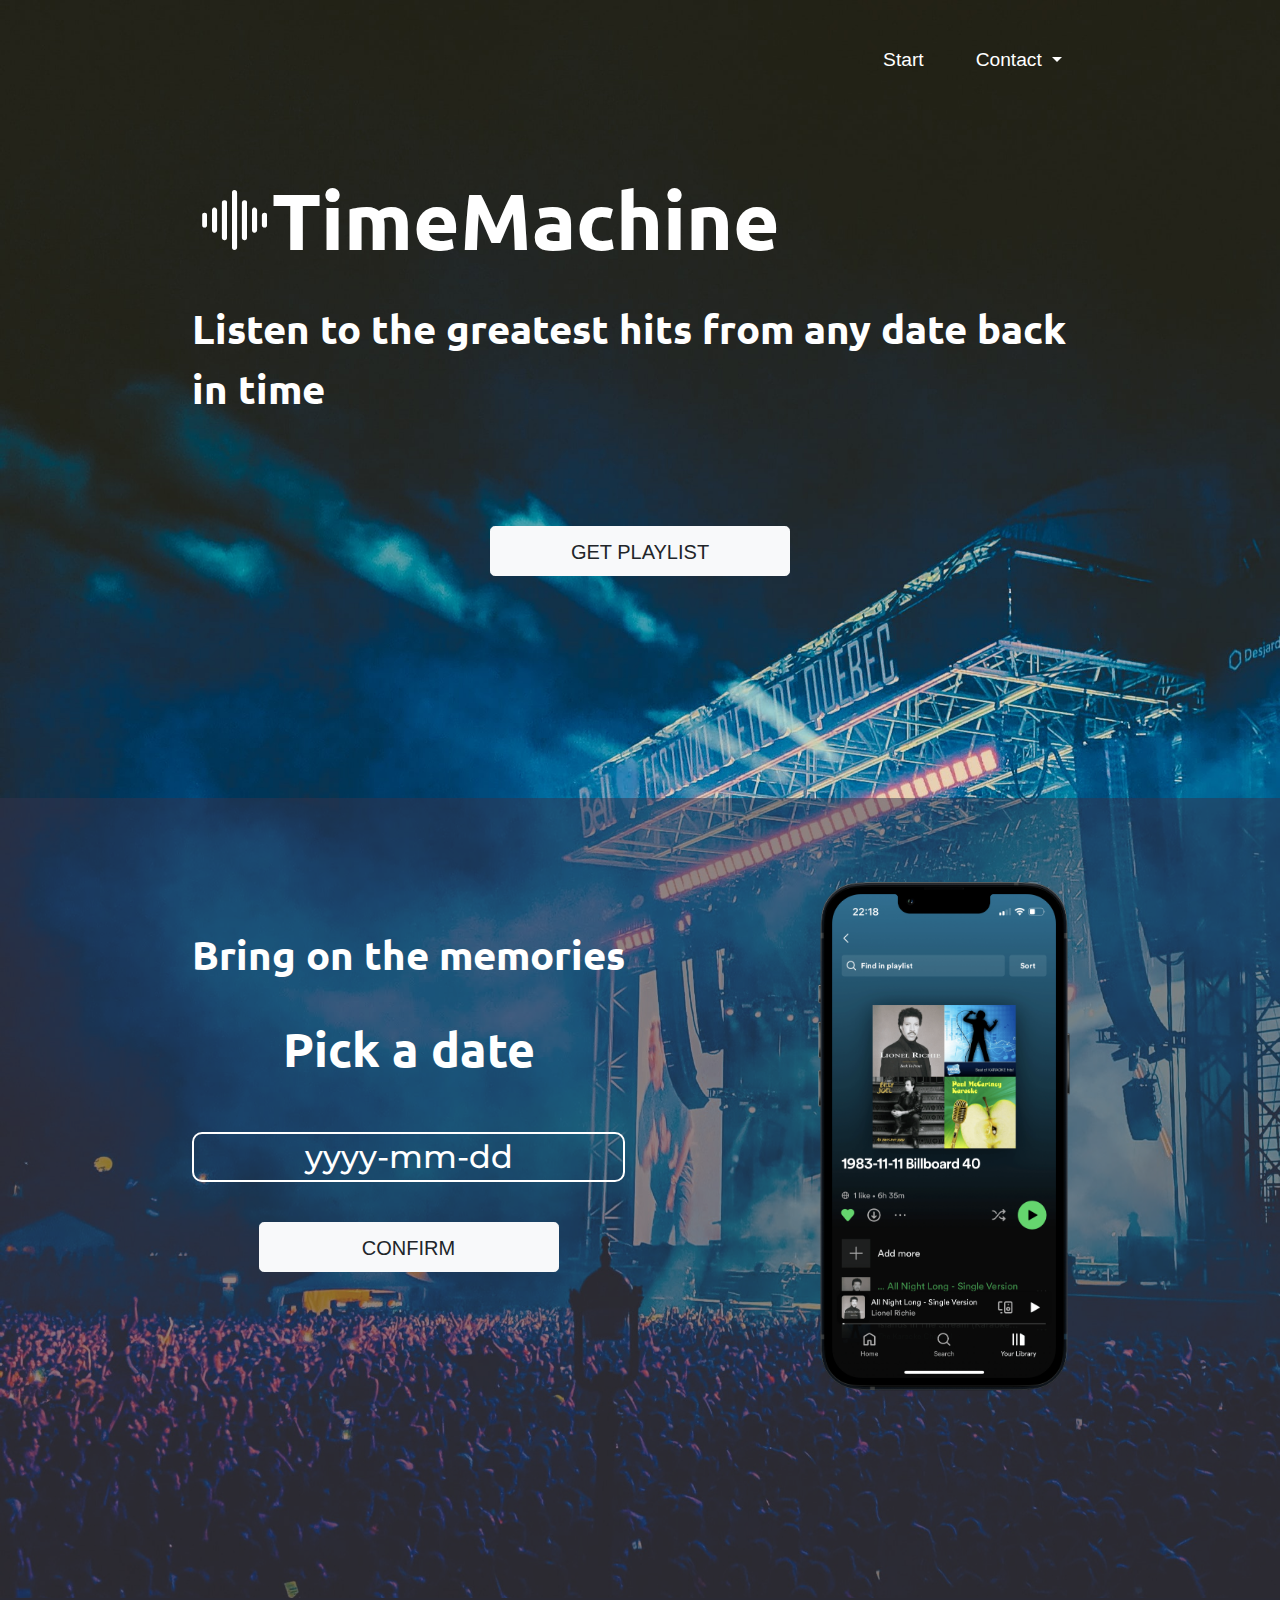
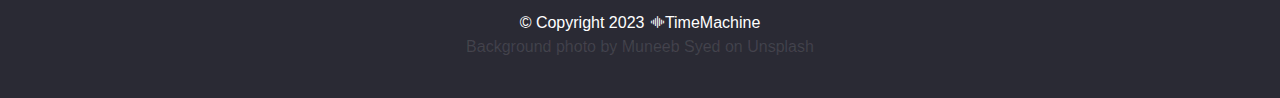
==== commit 24b7f7fe: "date picker changed" ====
--- a/static/index.html
+++ b/static/index.html
@@ -4,27 +4,31 @@
 <head>
   <meta charset="utf-8">
   <title>TimeMachine</title>
-  <link rel="stylesheet" href="https://cdn.jsdelivr.net/npm/bootstrap@4.0.0/dist/css/bootstrap.min.css" integrity="sha384-Gn5384xqQ1aoWXA+058RXPxPg6fy4IWvTNh0E263XmFcJlSAwiGgFAW/dAiS6JXm" crossorigin="anonymous">
+  <link rel="stylesheet" href="https://cdn.jsdelivr.net/npm/bootstrap@4.0.0/dist/css/bootstrap.min.css"
+    integrity="sha384-Gn5384xqQ1aoWXA+058RXPxPg6fy4IWvTNh0E263XmFcJlSAwiGgFAW/dAiS6JXm" crossorigin="anonymous">
   <link rel="stylesheet" href="css/styles.css">
   <link rel="preconnect" href="https://fonts.googleapis.com">
   <link rel="preconnect" href="https://fonts.gstatic.com" crossorigin>
-  <link href="https://fonts.googleapis.com/css2?family=Montserrat:wght@100;400;900&family=Ubuntu:wght@300&display=swap" rel="stylesheet">
-  <link rel="preconnect" href="https://fonts.googleapis.com"><link rel="preconnect" href="https://fonts.gstatic.com" crossorigin><link href="https://fonts.googleapis.com/css2?family=Ubuntu:wght@300&display=swap" rel="stylesheet">
+  <link href="https://fonts.googleapis.com/css2?family=Montserrat:wght@100;400;900&family=Ubuntu:wght@300&display=swap"
+    rel="stylesheet">
+  <link rel="preconnect" href="https://fonts.googleapis.com">
+  <link rel="preconnect" href="https://fonts.gstatic.com" crossorigin>
+  <link href="https://fonts.googleapis.com/css2?family=Ubuntu:wght@300&display=swap" rel="stylesheet">
   <link rel="stylesheet" href="https://cdn.jsdelivr.net/npm/bootstrap-icons@1.8.0/font/bootstrap-icons.css">
-  <meta name="viewport" content="width=device-width, initial-scale=1.0"> 
-  
-  
+  <meta name="viewport" content="width=device-width, initial-scale=1.0">
+
+
 </head>
 
 <body>
   <div class="wrapper">
-  <section id="title">
-    <div id = "background">
+    <section id="title">
       <div class="container-fluid">
-        
+
         <!-- Nav Bar -->
         <nav class="navbar navbar-expand-lg navbar-dark">
-          <button class="navbar-toggler" type="button" data-toggle="collapse" data-target="#navbarSupportedContent" aria-controls="navbarSupportedContent" aria-expanded="false" aria-label="Toggle navigation">
+          <button class="navbar-toggler" type="button" data-toggle="collapse" data-target="#navbarSupportedContent"
+            aria-controls="navbarSupportedContent" aria-expanded="false" aria-label="Toggle navigation">
             <span class="navbar-toggler-icon"></span>
           </button>
           <div class="collapse navbar-collapse" id="navbarSupportedContent">
@@ -33,100 +37,100 @@
                 <a class="nav-link" id="beg" href="#date-pic">Start</a>
               </li>
               <li class="nav-item dropdown">
-                <a class="nav-link dropdown-toggle" id="beg" href="#" id="navbarDropdownMenuLink" data-toggle="dropdown" aria-haspopup="true" aria-expanded="false">
+                <a class="nav-link dropdown-toggle" id="beg" href="#" id="navbarDropdownMenuLink" data-toggle="dropdown"
+                  aria-haspopup="true" aria-expanded="false">
                   Contact
                 </a>
                 <div class="dropdown-menu" aria-labelledby="navbarDropdownMenuLink">
-                  <a class="linkedin-footer" href="https://www.linkedin.com/in/kinga-sledz-a1a286247/"><i style="color: white;" class="bi bi-linkedin t"></i>Kinga Sledz</a>
+                  <a class="linkedin-footer" href="https://www.linkedin.com/in/kinga-sledz-a1a286247/"><i
+                      style="color: white;" class="bi bi-linkedin t"></i>Kinga Sledz</a>
                 </div>
               </li>
             </ul>
           </div>
         </nav>
-        
-        
-        
+
         <!-- Title -->
         <div class="row">
-          <div class="col-lg-6">
-            <p class="navbar-brand" href="" id="name"><i class="bi bi-soundwave"></i>TimeMachine</p>
-          </div>
-          <h1 class="big-heading">Listen to the greatest hits from any date back in time</h1>
-          <div class="col-lg-12">
-            <a class="btn btn-light btn-lg first-button"  href="#date-pic" role="button">GET PLAYLIST</a>
-          </div>
-        </section>
-        
-        
-        
-        
-        
-        <!-- Date Picker -->
-        <section class="select-date" id="date-pic">
-          <div class="row">
-            <div class="col-lg-6">
-              <form action="/login"> 
-                <h1 class="date-picker-text memories">Bring on the memories</h1>
-                <h1 class="section-2">Pick a date</h1>
-                <div class="input-group date" id="date" data-date-format="yyyy-mm-dd">
-                  <input
-                  required="true"
-                  name="date"
-                  autocomplete="off"
-                  id="date-input"
-                  type="text"
-                  class="form-control"
-                  placeholder="yyyy-mm-dd"
-                  >
-                  <span class="input-group-addon">
-                    <i class="glyphicon glyphicon-th"></i>
-                  </span>
-                </div>
-                <p class="wrong-date">Choose the date between 1958/08/04 and today</p>
-                <button
-                id="confirm-button"
-                class="btn btn-light btn-lg first-button"
-                type="submit">
-                CONFIRM
-              </button>
-            </form>
-          </div>
-          <div class="col-lg-6">
-            <img class="title-image" id ="1" src="images/phone.jpg" alt="iphone-mockup">
+          <div class="col-lg-12 left">
+            <p class="navbar-brand" id="name"><i class="bi bi-soundwave"></i>TimeMachine</p>
           </div>
         </div>
-        
+        <div class="row">
+          <div class="col-lg-12">
+            <h1 class="big-heading">Listen to the greatest hits from any date back in time</h1>
+          </div>
+        </div>
+        <div class="row">
+          <div class="col-lg-12">
+            <a class="btn btn-light btn-lg first-button" href="#date-pic" role="button">GET PLAYLIST</a>
+          </div>
+        </div>
       </div>
-    </div>
-  </div>
-</section>
+    </section>
 
 
-<!-- Footer -->
-<section id="foo">
-  <footer id="footer">
-    
-    <div class="row">
-      <div class="col-lg-12">
-        <span class="footer-end">© Copyright 2023 <i class="bi bi-soundwave"></i>TimeMachine</span>
+
+
+
+    <!-- Date Picker -->
+    <section class="select-date" id="date-pic">
+      <div class="row">
+        <div class="col-lg-6">
+          <form action="/login">
+            <h1 class="date-picker-text memories">Bring on the memories</h1>
+            <h1 class="section-2">Pick a date</h1>
+            <div class="input-group date" id="date" data-date-format="yyyy-mm-dd">
+              <input required="true" name="date" autocomplete="off" id="date-input" type="text" class="form-control"
+                placeholder="yyyy-mm-dd">
+              <span class="input-group-addon">
+                <i class="glyphicon glyphicon-th"></i>
+              </span>
+            </div>
+            <p class="wrong-date">Choose the date between 1958/08/04 and today</p>
+            <button id="confirm-button" class="btn btn-light btn-lg first-button" type="submit">
+              CONFIRM
+            </button>
+          </form>
+        </div>
+        <div class="col-lg-6">
+          <img class="title-image" id="1" src="images/phone.jpg" alt="iphone-mockup">
+        </div>
       </div>
-    </div>
-    <div class="row">
-      <div class="col-lg-12">
-        <span class="footer-end background">Background photo by Muneeb Syed on Unsplash</span>
-      </div>
-    </div>
-  </footer>
-  
-</section>
-</div>
-<script src="https://code.jquery.com/jquery-3.2.1.slim.min.js" integrity="sha384-KJ3o2DKtIkvYIK3UENzmM7KCkRr/rE9/Qpg6aAZGJwFDMVNA/GpGFF93hXpG5KkN" crossorigin="anonymous"></script>
-<script src="https://cdn.jsdelivr.net/npm/popper.js@1.12.9/dist/umd/popper.min.js" integrity="sha384-ApNbgh9B+Y1QKtv3Rn7W3mgPxhU9K/ScQsAP7hUibX39j7fakFPskvXusvfa0b4Q" crossorigin="anonymous"></script>
-<script src="https://cdn.jsdelivr.net/npm/bootstrap@4.0.0/dist/js/bootstrap.min.js" integrity="sha384-JZR6Spejh4U02d8jOt6vLEHfe/JQGiRRSQQxSfFWpi1MquVdAyjUar5+76PVCmYl" crossorigin="anonymous"></script>
-<script src="scripts/bootstrap-datepicker.js"></script>
-<script src="scripts/main.js"></script>
+    </section>
+
+
+    <!-- Footer -->
+    <section id="foo">
+      <footer id="footer">
+
+        <div class="row">
+          <div class="col-lg-12">
+            <span class="footer-end">© Copyright 2023 <i class="bi bi-soundwave"></i>TimeMachine</span>
+          </div>
+        </div>
+        <div class="row">
+          <div class="col-lg-12">
+            <span class="footer-end background">Background photo by Muneeb Syed on Unsplash</span>
+          </div>
+        </div>
+      </footer>
+
+    </section>
+  </div>
+  <script src="https://code.jquery.com/jquery-3.2.1.slim.min.js"
+    integrity="sha384-KJ3o2DKtIkvYIK3UENzmM7KCkRr/rE9/Qpg6aAZGJwFDMVNA/GpGFF93hXpG5KkN"
+    crossorigin="anonymous"></script>
+  <script src="https://cdn.jsdelivr.net/npm/popper.js@1.12.9/dist/umd/popper.min.js"
+    integrity="sha384-ApNbgh9B+Y1QKtv3Rn7W3mgPxhU9K/ScQsAP7hUibX39j7fakFPskvXusvfa0b4Q"
+    crossorigin="anonymous"></script>
+  <script src="https://cdn.jsdelivr.net/npm/bootstrap@4.0.0/dist/js/bootstrap.min.js"
+    integrity="sha384-JZR6Spejh4U02d8jOt6vLEHfe/JQGiRRSQQxSfFWpi1MquVdAyjUar5+76PVCmYl"
+    crossorigin="anonymous"></script>
+  <script src="scripts/bootstrap-datepicker.js"></script>
+  <script src="scripts/main.js"></script>
 
 
 </body>
 
-</html>
+</html>--- a/static/css/styles.css
+++ b/static/css/styles.css
@@ -10,14 +10,36 @@
   padding-bottom: 2px;
 }
 
+.wrong-date {
+  visibility: hidden;
+}
+
+.left {
+  text-align: left;
+}
+
+#date {
+  justify-content: center;
+}
+
+#date-input {
+  max-width: 600px;
+}
+
 
 body {
   text-align: center;
   background-image: url(../images/picture.jpg);
-  background-repeat: no-repeat;
+  background-repeat: repeat-y;
   background-size: cover;
-  height: 100%
-}
+}
+
+@media (max-width: 768px) {
+body {
+  background-size: 1200px;
+}
+}
+
 
 
 .big-heading {
@@ -66,6 +88,7 @@
 .select-date {
   padding: 2% 15% 2%;
   background: rgba(52, 50, 75, 0.5);
+  min-height: 800px;
   /* height: 800px; */
 }
 
@@ -430,6 +453,9 @@
   
 }
 
+#title {
+  max-height: 800px;
+}
 /* @media (max-width: 804px) {
   .section-3  {
     font-size: 2rem;
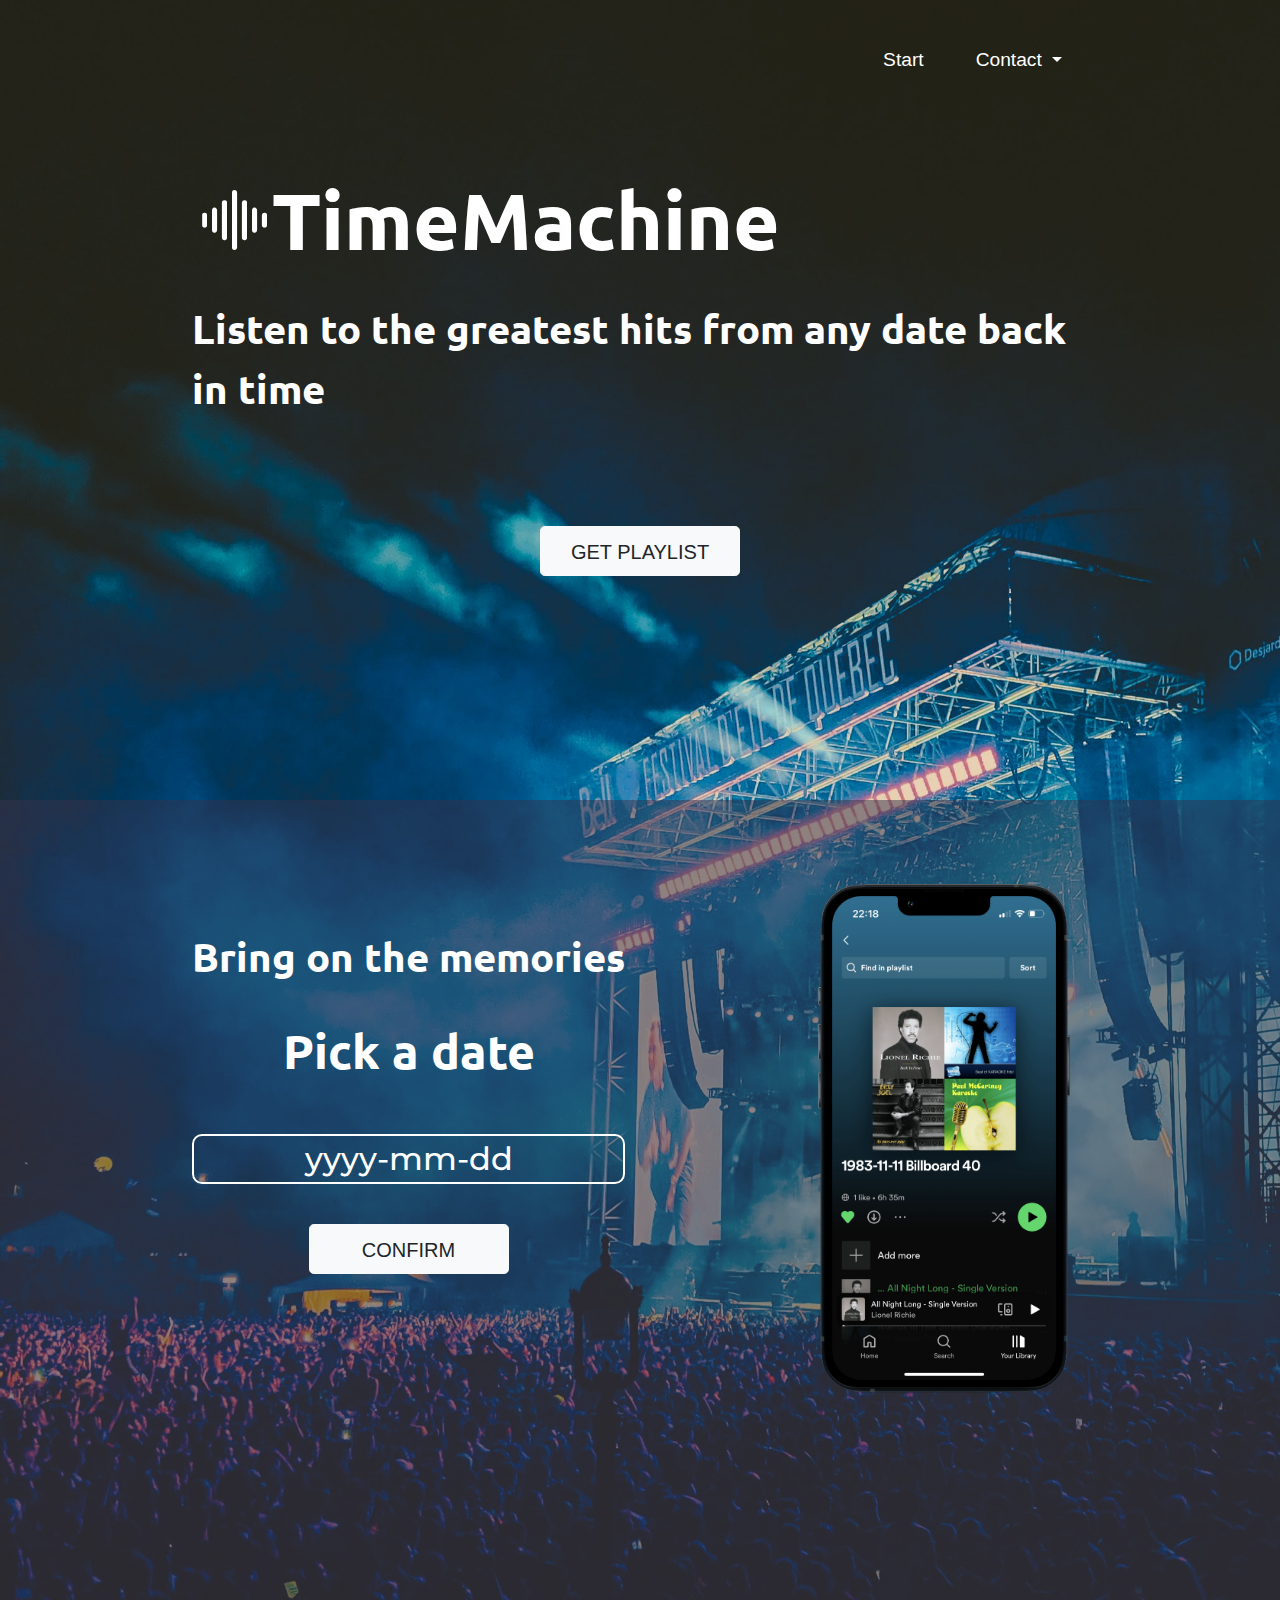
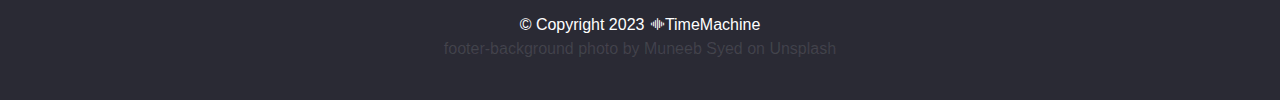
==== commit 3b01fbba: "inc-htmls moved to seperate file, layout of pages corrected" ====
--- a/static/index.html
+++ b/static/index.html
@@ -5,130 +5,125 @@
   <meta charset="utf-8">
   <title>TimeMachine</title>
   <link rel="stylesheet" href="https://cdn.jsdelivr.net/npm/bootstrap@4.0.0/dist/css/bootstrap.min.css"
-    integrity="sha384-Gn5384xqQ1aoWXA+058RXPxPg6fy4IWvTNh0E263XmFcJlSAwiGgFAW/dAiS6JXm" crossorigin="anonymous">
+  integrity="sha384-Gn5384xqQ1aoWXA+058RXPxPg6fy4IWvTNh0E263XmFcJlSAwiGgFAW/dAiS6JXm" crossorigin="anonymous">
   <link rel="stylesheet" href="css/styles.css">
   <link rel="preconnect" href="https://fonts.googleapis.com">
   <link rel="preconnect" href="https://fonts.gstatic.com" crossorigin>
   <link href="https://fonts.googleapis.com/css2?family=Montserrat:wght@100;400;900&family=Ubuntu:wght@300&display=swap"
-    rel="stylesheet">
+  rel="stylesheet">
   <link rel="preconnect" href="https://fonts.googleapis.com">
   <link rel="preconnect" href="https://fonts.gstatic.com" crossorigin>
   <link href="https://fonts.googleapis.com/css2?family=Ubuntu:wght@300&display=swap" rel="stylesheet">
   <link rel="stylesheet" href="https://cdn.jsdelivr.net/npm/bootstrap-icons@1.8.0/font/bootstrap-icons.css">
   <meta name="viewport" content="width=device-width, initial-scale=1.0">
-
-
+  
+  
 </head>
 
 <body>
   <div class="wrapper">
-    <section id="title">
+    <section id="main-page">
       <div class="container-fluid">
-
+        
         <!-- Nav Bar -->
         <nav class="navbar navbar-expand-lg navbar-dark">
           <button class="navbar-toggler" type="button" data-toggle="collapse" data-target="#navbarSupportedContent"
-            aria-controls="navbarSupportedContent" aria-expanded="false" aria-label="Toggle navigation">
-            <span class="navbar-toggler-icon"></span>
-          </button>
-          <div class="collapse navbar-collapse" id="navbarSupportedContent">
-            <ul class="navbar-nav ml-auto">
-              <li class="nav-item">
-                <a class="nav-link" id="beg" href="#date-pic">Start</a>
-              </li>
-              <li class="nav-item dropdown">
-                <a class="nav-link dropdown-toggle" id="beg" href="#" id="navbarDropdownMenuLink" data-toggle="dropdown"
-                  aria-haspopup="true" aria-expanded="false">
-                  Contact
-                </a>
-                <div class="dropdown-menu" aria-labelledby="navbarDropdownMenuLink">
-                  <a class="linkedin-footer" href="https://www.linkedin.com/in/kinga-sledz-a1a286247/"><i
-                      style="color: white;" class="bi bi-linkedin t"></i>Kinga Sledz</a>
-                </div>
-              </li>
-            </ul>
-          </div>
-        </nav>
-
-        <!-- Title -->
-        <div class="row">
-          <div class="col-lg-12 left">
-            <p class="navbar-brand" id="name"><i class="bi bi-soundwave"></i>TimeMachine</p>
-          </div>
+          aria-controls="navbarSupportedContent" aria-expanded="false" aria-label="Toggle navigation">
+          <span class="navbar-toggler-icon"></span>
+        </button>
+        <div class="collapse navbar-collapse" id="navbarSupportedContent">
+          <ul class="navbar-nav ml-auto">
+            <li class="nav-item">
+              <a class="nav-link" id="nav-color" href="#date-pic">Start</a>
+            </li>
+            <li class="nav-item dropdown">
+              <a class="nav-link dropdown-toggle" id="nav-color" href="#" id="navbarDropdownMenuLink" data-toggle="dropdown"
+              aria-haspopup="true" aria-expanded="false">
+              Contact
+            </a>
+            <div class="dropdown-menu" aria-labelledby="navbarDropdownMenuLink">
+              <a class="linkedin-icon" href="https://www.linkedin.com/in/kinga-sledz-a1a286247/"><i
+                style="color: white;" class="bi bi-linkedin t"></i>Kinga Sledz</a>
+              </div>
+            </li>
+          </ul>
         </div>
-        <div class="row">
-          <div class="col-lg-12">
-            <h1 class="big-heading">Listen to the greatest hits from any date back in time</h1>
-          </div>
-        </div>
-        <div class="row">
-          <div class="col-lg-12">
-            <a class="btn btn-light btn-lg first-button" href="#date-pic" role="button">GET PLAYLIST</a>
-          </div>
+      </nav>
+      
+      <!-- Main Page -->
+      <div class="row">
+        <div class="col-lg-12 left">
+          <p class="navbar-brand" id="page-brand"><i class="bi bi-soundwave"></i>TimeMachine</p>
         </div>
       </div>
-    </section>
-
-
-
-
-
-    <!-- Date Picker -->
-    <section class="select-date" id="date-pic">
       <div class="row">
-        <div class="col-lg-6">
-          <form action="/login">
-            <h1 class="date-picker-text memories">Bring on the memories</h1>
-            <h1 class="section-2">Pick a date</h1>
-            <div class="input-group date" id="date" data-date-format="yyyy-mm-dd">
-              <input required="true" name="date" autocomplete="off" id="date-input" type="text" class="form-control"
-                placeholder="yyyy-mm-dd">
-              <span class="input-group-addon">
-                <i class="glyphicon glyphicon-th"></i>
-              </span>
-            </div>
-            <p class="wrong-date">Choose the date between 1958/08/04 and today</p>
-            <button id="confirm-button" class="btn btn-light btn-lg first-button" type="submit">
-              CONFIRM
-            </button>
-          </form>
-        </div>
-        <div class="col-lg-6">
-          <img class="title-image" id="1" src="images/phone.jpg" alt="iphone-mockup">
+        <div class="col-lg-12">
+          <h1 class="big-heading">Listen to the greatest hits from any date back in time</h1>
         </div>
       </div>
-    </section>
-
-
-    <!-- Footer -->
-    <section id="foo">
-      <footer id="footer">
-
-        <div class="row">
-          <div class="col-lg-12">
-            <span class="footer-end">© Copyright 2023 <i class="bi bi-soundwave"></i>TimeMachine</span>
+      <div class="row">
+        <div class="col-lg-12">
+          <a class="btn btn-light btn-lg get-playlist-button" href="#date-pic" role="button">GET PLAYLIST</a>
+        </div>
+      </div>
+    </div>
+  </section>
+  
+  <!-- Date Picker -->
+  <section class="select-date" id="date-pic">
+    <div class="row">
+      <div class="col-lg-6">
+        <form action="/login">
+          <h1 class="date-picker-text pick-date-text-style">Bring on the memories</h1>
+          <h1 class="pick-date-text-style-2">Pick a date</h1>
+          <div class="input-group date" id="date" data-date-format="yyyy-mm-dd">
+            <input required="true" name="date" autocomplete="off" id="date-input" type="text" class="form-control"
+            placeholder="yyyy-mm-dd">
+            <span class="input-group-addon">
+              <i class="glyphicon glyphicon-th"></i>
+            </span>
           </div>
+          <p class="wrong-date">Choose the date between 1959/01/01 and today</p>
+          <button id="confirm-button" class="btn btn-light btn-lg get-playlist-button" type="submit">
+            CONFIRM
+          </button>
+        </form>
+      </div>
+      <div class="col-lg-6">
+        <img class="title-image" src="images/phone.jpg" alt="iphone-mockup">
+      </div>
+    </div>
+  </section>
+  
+  
+  <!-- Footer -->
+  <section id="footer-section">
+    <footer id="footer">
+      <div class="row">
+        <div class="col-lg-12">
+          <span class="footer-end">© Copyright 2023 <i class="bi bi-soundwave"></i>TimeMachine</span>
         </div>
-        <div class="row">
-          <div class="col-lg-12">
-            <span class="footer-end background">Background photo by Muneeb Syed on Unsplash</span>
-          </div>
+      </div>
+      <div class="row">
+        <div class="col-lg-12">
+          <span class="footer-end footer-background">footer-background photo by Muneeb Syed on Unsplash</span>
         </div>
-      </footer>
-
-    </section>
-  </div>
-  <script src="https://code.jquery.com/jquery-3.2.1.slim.min.js"
-    integrity="sha384-KJ3o2DKtIkvYIK3UENzmM7KCkRr/rE9/Qpg6aAZGJwFDMVNA/GpGFF93hXpG5KkN"
-    crossorigin="anonymous"></script>
-  <script src="https://cdn.jsdelivr.net/npm/popper.js@1.12.9/dist/umd/popper.min.js"
-    integrity="sha384-ApNbgh9B+Y1QKtv3Rn7W3mgPxhU9K/ScQsAP7hUibX39j7fakFPskvXusvfa0b4Q"
-    crossorigin="anonymous"></script>
-  <script src="https://cdn.jsdelivr.net/npm/bootstrap@4.0.0/dist/js/bootstrap.min.js"
-    integrity="sha384-JZR6Spejh4U02d8jOt6vLEHfe/JQGiRRSQQxSfFWpi1MquVdAyjUar5+76PVCmYl"
-    crossorigin="anonymous"></script>
-  <script src="scripts/bootstrap-datepicker.js"></script>
-  <script src="scripts/main.js"></script>
+      </div>
+    </footer>
+    
+  </section>
+</div>
+<script src="https://code.jquery.com/jquery-3.2.1.slim.min.js"
+integrity="sha384-KJ3o2DKtIkvYIK3UENzmM7KCkRr/rE9/Qpg6aAZGJwFDMVNA/GpGFF93hXpG5KkN"
+crossorigin="anonymous"></script>
+<script src="https://cdn.jsdelivr.net/npm/popper.js@1.12.9/dist/umd/popper.min.js"
+integrity="sha384-ApNbgh9B+Y1QKtv3Rn7W3mgPxhU9K/ScQsAP7hUibX39j7fakFPskvXusvfa0b4Q"
+crossorigin="anonymous"></script>
+<script src="https://cdn.jsdelivr.net/npm/bootstrap@4.0.0/dist/js/bootstrap.min.js"
+integrity="sha384-JZR6Spejh4U02d8jOt6vLEHfe/JQGiRRSQQxSfFWpi1MquVdAyjUar5+76PVCmYl"
+crossorigin="anonymous"></script>
+<script src="scripts/bootstrap-datepicker.js"></script>
+<script src="scripts/main.js"></script>
 
 
 </body>
--- a/static/css/styles.css
+++ b/static/css/styles.css
@@ -1,31 +1,7 @@
+
 html, body, .wrapper {
   height: 100%
 }
-
-
-#name {
-  font-size: 5rem;
-  text-align: left;
-  color: white;
-  padding-bottom: 2px;
-}
-
-.wrong-date {
-  visibility: hidden;
-}
-
-.left {
-  text-align: left;
-}
-
-#date {
-  justify-content: center;
-}
-
-#date-input {
-  max-width: 600px;
-}
-
 
 body {
   text-align: center;
@@ -40,10 +16,43 @@
 }
 }
 
-
+#main-page {
+  max-height: 800px;
+  min-height: calc(100vh - 100px);
+}
+
+
+@media (max-width: 992px) {
+
+#main-page {
+    text-align: center;
+  }
+}
+
+@media (max-width: 768px) {
+  #main-page {
+    padding: none;
+  }
+}
+
+.container-fluid {
+  padding: 3% 15% 15%;
+  /* padding: 0 15%; */
+}
+
+#inner-section {
+  padding: 2% 15% 3%;
+  color: #fff;
+  height: 500px;
+}
+
+@media (max-width: 768px) {
+  #inner-section {
+    padding: none;
+  }
+}
 
 .big-heading {
-  
   font-family: "Ubuntu";
   font-size: 2.5rem;
   line-height: 1.5;
@@ -51,16 +60,86 @@
   color: white;
   text-align: left;
   padding-bottom: 100px;
-  
-}
-
-
-.container-fluid {
-  padding: 3% 15% 15%;
-  /* height: 800px; */
-}
-
-
+
+}
+
+
+@media (max-width: 768px) {
+  .big-heading {
+    text-align: center;
+    left: 50%
+  }
+}
+
+
+.inner-section-text {
+  padding-top: 3px;
+  font-family: "Ubuntu";
+  font-weight: 800;
+  color: white;
+  font-size: 3rem;
+  line-height: 1.5;
+  color: white;
+  padding-bottom: 40px;
+}
+
+.throwback-tracks-text {
+  font-family: "Ubuntu";
+  font-size: 2.5rem;
+  line-height: 1.5;
+  font-weight: 1000;
+  color: white;
+  text-align: center;
+}
+
+@media (max-width: 768px) {
+  .throwback-tracks-text {
+    font-size: 2rem;
+  }
+}
+
+
+@media (max-width: 576px) {
+  .throwback-tracks-text {
+    font-size: 1.5rem;
+  }
+}
+
+#ok-button {
+  margin-top: 30px;
+  width: 200px;
+}
+
+.btn {
+  padding-top: 10px;
+  margin-bottom: 30px;
+}
+
+.auth-button {
+  color: white;
+  background-color: #3983a8;
+  padding-left: 6px;
+  padding-right: 6px;
+}
+
+.auth-button:hover {
+  color: white;
+}
+
+@media (max-width: 576px) {
+  .auth-button {
+    white-space: normal;
+    word-wrap: break-word;
+    color: white;
+    background-color: #3983a8;
+  }
+}
+
+.get-playlist-button {
+  width: 200px;
+}
+
+/* Navigation bar */
 .navbar {
   padding: 0 0 4.5rem;
 }
@@ -76,25 +155,111 @@
   color: #fff;
 }
 
-#beg {
-  color: #fff;
-}
-
 .nav-link {
   font-size:1.2rem;
   color: white;
+}
+
+#nav-color {
+  color: #fff;
+}
+
+.dropdown-menu {
+  text-align: center;
+  border: solid;
+  border-color: white;
+  background-color: transparent;
+  padding: 0 0 0;
+  margin: 0 0 0;
+}
+
+.linkedin-icon {
+  color: white;
+  background-color: transparent;
+}
+
+.linkedin-icon i {
+  margin-right: .5em;
+}
+
+.linkedin-icon:hover {
+  color: white;
+}
+
+/* Footer */
+#footer-section {
+  background-color: #263e3e;
+}
+
+#footer {
+  padding: 1% 15% 3%;
+  background-color: #2a2a34;
+  height: 100px;
+  /* margin-top: 50px; */
+}
+
+.footer-end {
+  padding: 0px 10px 10px;
+  color: white;
+}
+
+@media (max-width: 576px) {
+  .footer-end {
+    padding: 0px 1px 10px;
+  }
+
+}
+
+.footer-background {
+  color: rgba(255, 255, 255, 0.126);
+}
+
+
+.left {
+  text-align: left;
+}
+
+
+#page-brand  {
+  font-size: 5rem;
+  text-align: left;
+  color: white;
+  padding-bottom: 2px;
+}
+
+@media (max-width: 768px) {
+  #page-brand  {
+    font-size: 2.5rem;
+    text-align: center;
+  }
 }
 
 .select-date {
   padding: 2% 15% 2%;
   background: rgba(52, 50, 75, 0.5);
   min-height: 800px;
-  /* height: 800px; */
-}
-
-
-
-.section-2 {
+}
+
+.date-picker-text {
+  font-size: 5rem;
+  line-height: 1.5;
+  font-weight: 900;
+  color: white;
+  text-align: center;
+}
+
+.pick-date-text-style {
+  font-family: "Ubuntu";
+  font-size: 2.5rem;
+  line-height: 1.5;
+  font-weight: 1000;
+  color: white;
+  text-align: center;
+  margin-top: 100px;
+}
+
+
+.pick-date-text-style-2 {
   padding-top: 20px;
   font-family: "Ubuntu";
   font-weight: 800;
@@ -103,71 +268,24 @@
   line-height: 1.5;
   color: white;
   padding-bottom: 40px;
-  
-}
-
-
+
+}
+
+/* Date picker */
 .box {
   padding: 1%;
 }
 
-#authentication {
-  padding: 2% 15% 3%;
-  color: #fff;
-  height: 500px;
-  
-}
-
-
-.first-button {
-  width: 300px;
-}
-
-.auth-button {
-  /* font-size: 2rem; */
-  color: white;
-  background-color: #3983a8;
-  padding-left: 6px;
-  padding-right: 6px;
-}
-
-.auth-button:hover {
-  color: white;
-}
-
-@media (max-width: 598px) {
-  .auth-button {
-    /* font-size: 2rem; */
-    white-space: normal;
-    word-wrap: break-word;
-    color: white;
-    background-color: #3983a8;
-  }
-}
-
-#footer {
-  padding: 1% 15% 3%;
-  background-color: #2a2a34;
-  height: 100px;
-}
-
-.footer-end {
-  padding: 0px 10px 10px;
-  color: white;
-}
-
-.footer-end:hover {
-  color: gray;
-}
-
-.btn {
-  padding-top: 10px;
-  margin-bottom: 30px;
-}
-
-
+.input-group>.form-control:not(:last-child) {
+  border-top-right-radius: 10px;
+  border-bottom-right-radius: 10px;
+  border-top-left-radius: 10px;
+  border-bottom-left-radius: 10px;
+
+}
 
 .form-control {
+  cursor: default;
   background-color: transparent;
   border-top-right-radius: 10px;
   border-bottom-right-radius: 10px;
@@ -181,112 +299,57 @@
   font-family:"Montserrat";
 }
 
-
-.brand:hover {
-  color: white;
-}
-
-
-.date-picker-text {
-  font-size: 5rem;
-  line-height: 1.5;
-  font-weight: 900;
-  color: white;
-  text-align: center;
-}
-
-
-.memories {
-  font-family: "Ubuntu";
-  font-size: 2.5rem;
-  line-height: 1.5;
-  font-weight: 1000;
-  color: white;
-  text-align: center;
-  margin-top: 100px;
-}
-
-.throwback {
-  font-family: "Ubuntu";
-  font-size: 2.5rem;
-  line-height: 1.5;
-  font-weight: 1000;
-  color: white;
-  text-align: center;
-}
-
-@media (max-width: 700px) {
-  .throwback {
-    font-size: 2rem;
-  }
-}
-
-
-@media (max-width: 440px) {
-  .throwback {
-    font-size: 1.5rem;
-  }
-}
-
-.linkedin-footer {
-  color: white;
-  background-color: transparent;
-}
-
-.dropdown-menu {
-  text-align: center;
-  border: solid;
-  border-color: white;
-}
-
-
-.linkedin-footer i {
-  margin-right: .5em;
-}
-
-.linkedin-footer:hover {
-  color: white;
-}
-
-.title-image {
-  padding-top: 2em;
-  width: 300px;
-  position: absolute;
-  right: 2%;
-  /* max-width: ; */
-  
-}
-
-#foo {
-  background-color: #263e3e;
-}
-
-.section-3 {
-  padding-top: 3px;
-  font-family: "Ubuntu";
-  font-weight: 800;
-  color: white;
-  font-size: 3rem;
-  line-height: 1.5;
-  color: white;
-  padding-bottom: 40px;
-}
-
-
-
-.dropdown-menu {
-  background-color: transparent;
-  padding: 0 0 0;
-  margin: 0 0 0;
-}
-
-
-
-table {
-  width: 300px;
-  height: 300px;
-  text-align: center;
-  font-family: "Ubuntu";
+.form-control::placeholder {
+  color: white;
+  opacity: 1;
+}
+
+
+.dow {
+  cursor: default;
+}
+
+.datepicker-switch {
+  cursor: default;
+}
+
+.day {
+  cursor: default;
+}
+
+.year  {
+  display: block;
+  width: 23%;
+  height: 54px;
+  line-height: 54px;
+  float: left;
+  margin: 1%;
+  cursor: default;
+  border-radius: 4px;
+}
+
+
+.century {
+  display: block;
+  width: 23%;
+  height: 54px;
+  line-height: 54px;
+  float: left;
+  margin: 1%;
+  cursor: default;
+  border-radius: 4px;
+}
+
+
+.decade {
+  display: block;
+  width: 23%;
+  height: 54px;
+  line-height: 54px;
+  float: left;
+  margin: 1%;
+  cursor: default;
+  border-radius: 4px;
 }
 
 .month {
@@ -301,73 +364,11 @@
 }
 
 
-
-.form-control::placeholder {
-  color: white;
-  opacity: 1;
-}
-
-
-
-
-
-.input-group>.form-control:not(:last-child) {
-  border-top-right-radius: 10px;
-  border-bottom-right-radius: 10px;
-  border-top-left-radius: 10px;
-  border-bottom-left-radius: 10px;
-  
-}
-
-.form-control {
-  cursor: default;
-  
-}
-
-.dow {
-  cursor: default;
-}
-
-.datepicker-switch {
-  cursor: default;
-}
-
-.day {
-  cursor: default;
-}
-
-.year  {
-  display: block;
-  width: 23%;
-  height: 54px;
-  line-height: 54px;
-  float: left;
-  margin: 1%;
-  cursor: default;
-  border-radius: 4px;
-}
-
-
-.century {
-  display: block;
-  width: 23%;
-  height: 54px;
-  line-height: 54px;
-  float: left;
-  margin: 1%;
-  cursor: default;
-  border-radius: 4px;
-}
-
-.decade {
-  display: block;
-  width: 23%;
-  height: 54px;
-  line-height: 54px;
-  float: left;
-  margin: 1%;
-  cursor: default;
-  border-radius: 4px;
+table {
+  width: 300px;
+  height: 300px;
+  text-align: center;
+  font-family: "Ubuntu";
 }
 
 .table-condensed {
@@ -379,123 +380,38 @@
   font-family: "Ubuntu";
 }
 
-
-#ok {
-  margin-top: 30px;
-  width: 200px;
-}
-
-
-@media (max-width: 800px) {
-  #name {
-    font-size: 2.5rem;
-  }
-  
-}
-
-
-@media (max-width: 804px) {
-  .first-button {
-    width: 200px;
-  }
-}
-
-/* @media (max-width: 804px) {
-  .date-picker-text {
-    font-size: 1.5rem;
-    text-align: justify;
-  }
-} */
-
-/*
-X-Small 	None 	<576px
-Small 	sm 	≥576px
-Medium 	md 	≥768px
-Large 	lg 	≥992px
-Extra large 	xl 	≥1200px
-Extra extra large 	xxl 	≥1400px
-*/
-@media (max-width: 576px) {
-  .footer-end {
-    padding: 0px 1px 10px;
-  }
-  
-}
-
-
+#date {
+  justify-content: center;
+}
+
+#date-input {
+  max-width: 600px;
+}
+
+.wrong-date {
+  visibility: hidden;
+  color: red;
+}
+
+
+/* Images */
+.title-image {
+  padding-top: 2em;
+  width: 300px;
+  position: absolute;
+  right: 2%;
+  /* max-width: ; */
+}
 
 @media (max-width: 992px) {
   .title-image {
     display: none;
   }
-  
-}
-
-
-
-@media (max-width: 804px) {
-  .big-heading {
-    text-align: center;
-    left: 50%
-  }
-}
-
-@media (max-width: 1028px) {
-  
-  
-  #title {
-    text-align: center;
-  }
-  
-  .new {
-    text-align: left;
-  }
-  
-}
-
-#title {
-  max-height: 800px;
-}
-/* @media (max-width: 804px) {
-  .section-3  {
-    font-size: 2rem;
-  }
-} */
-
-
-@media (max-width: 804px) {
-  #authentication {
-    padding: none;
-  }
-}
-
-
-@media (max-width: 804px) {
-  #title {
-    padding: none;
-  }
-}
-
-
-
-
-
-
-/* @media (max-width: 804px) {
-  .btn {
-    position: absolute;
-    margin-top: 30px;
-    margin-bottom: 50px;
-    left: 50%;
-    transform: translate(-50%, -50%);
-  }
-} */
-
-
-.background {
-  color: rgba(255, 255, 255, 0.126);
-}
-
-.wrong-date {
-  color: red;
-}+}
+
+/* Gif */
+
+.gif-loading {
+  width: 100px;
+  height: 100px;
+}
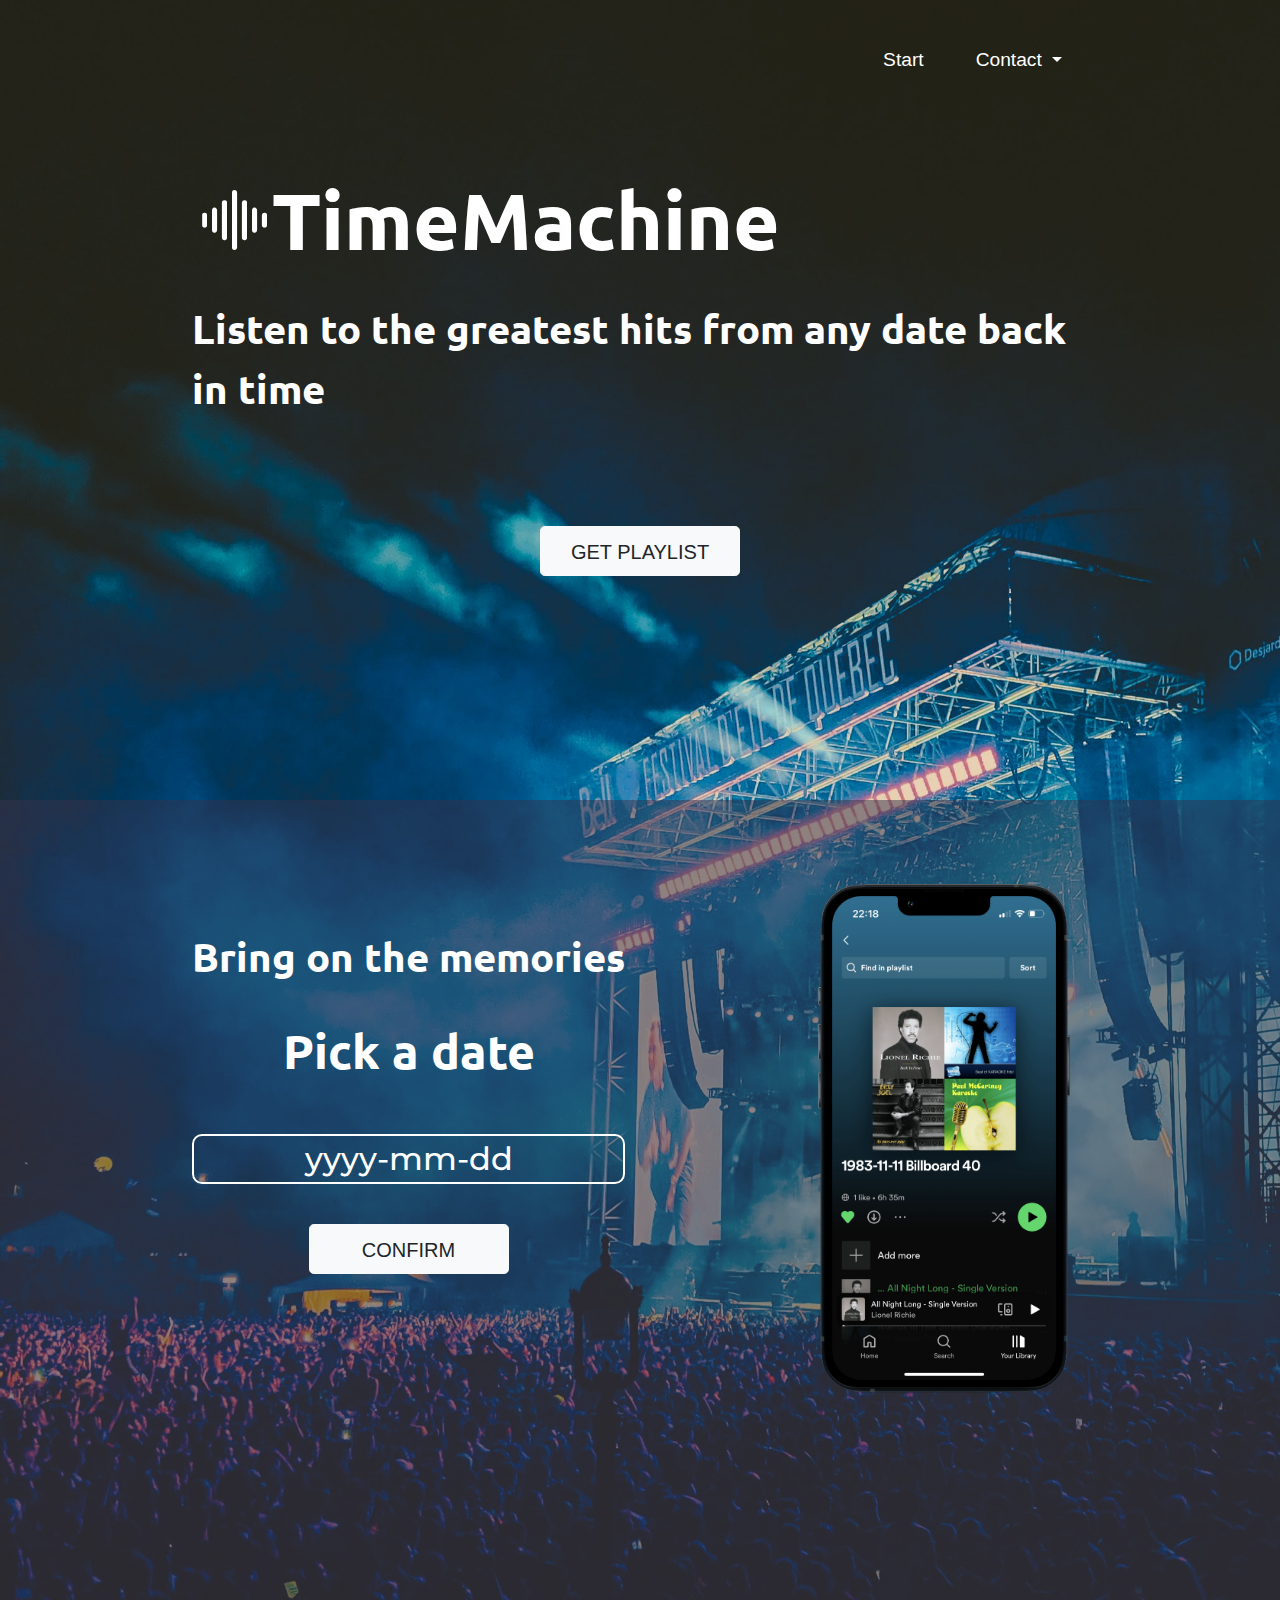
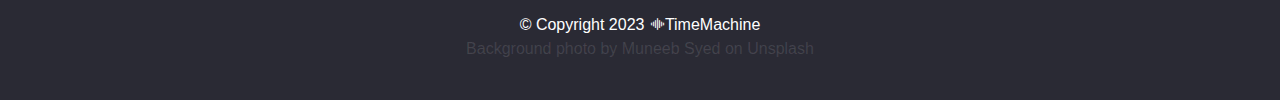
==== commit 91db805e: "styles.css better organized, datepicker disabled, footer color changed" ====
--- a/static/index.html
+++ b/static/index.html
@@ -42,8 +42,7 @@
               Contact
             </a>
             <div class="dropdown-menu" aria-labelledby="navbarDropdownMenuLink">
-              <a class="linkedin-icon" href="https://www.linkedin.com/in/kinga-sledz-a1a286247/"><i
-                style="color: white;" class="bi bi-linkedin t"></i>Kinga Sledz</a>
+              <a class="linkedin-icon" href="https://www.linkedin.com/in/kinga-sledz-a1a286247/"><i class="bi bi-linkedin t"></i>Kinga Sledz</a>
               </div>
             </li>
           </ul>
@@ -98,7 +97,7 @@
   
   <!-- Footer -->
   <section id="footer-section">
-    <footer id="footer">
+    <footer id="footer-main-page">
       <div class="row">
         <div class="col-lg-12">
           <span class="footer-end">© Copyright 2023 <i class="bi bi-soundwave"></i>TimeMachine</span>
@@ -106,7 +105,7 @@
       </div>
       <div class="row">
         <div class="col-lg-12">
-          <span class="footer-end footer-background">footer-background photo by Muneeb Syed on Unsplash</span>
+          <span class="footer-end footer-background">Background photo by Muneeb Syed on Unsplash</span>
         </div>
       </div>
     </footer>
--- a/static/css/styles.css
+++ b/static/css/styles.css
@@ -37,7 +37,6 @@
 
 .container-fluid {
   padding: 3% 15% 15%;
-  /* padding: 0 15%; */
 }
 
 #inner-section {
@@ -191,11 +190,16 @@
   background-color: #263e3e;
 }
 
-#footer {
+#footer-main-page {
   padding: 1% 15% 3%;
   background-color: #2a2a34;
   height: 100px;
-  /* margin-top: 50px; */
+}
+
+#footer {
+  padding: 1% 15% 3%;
+  background-color: #1c2d39;
+  height: 100px;
 }
 
 .footer-end {
@@ -415,3 +419,5 @@
   width: 100px;
   height: 100px;
 }
+
+
